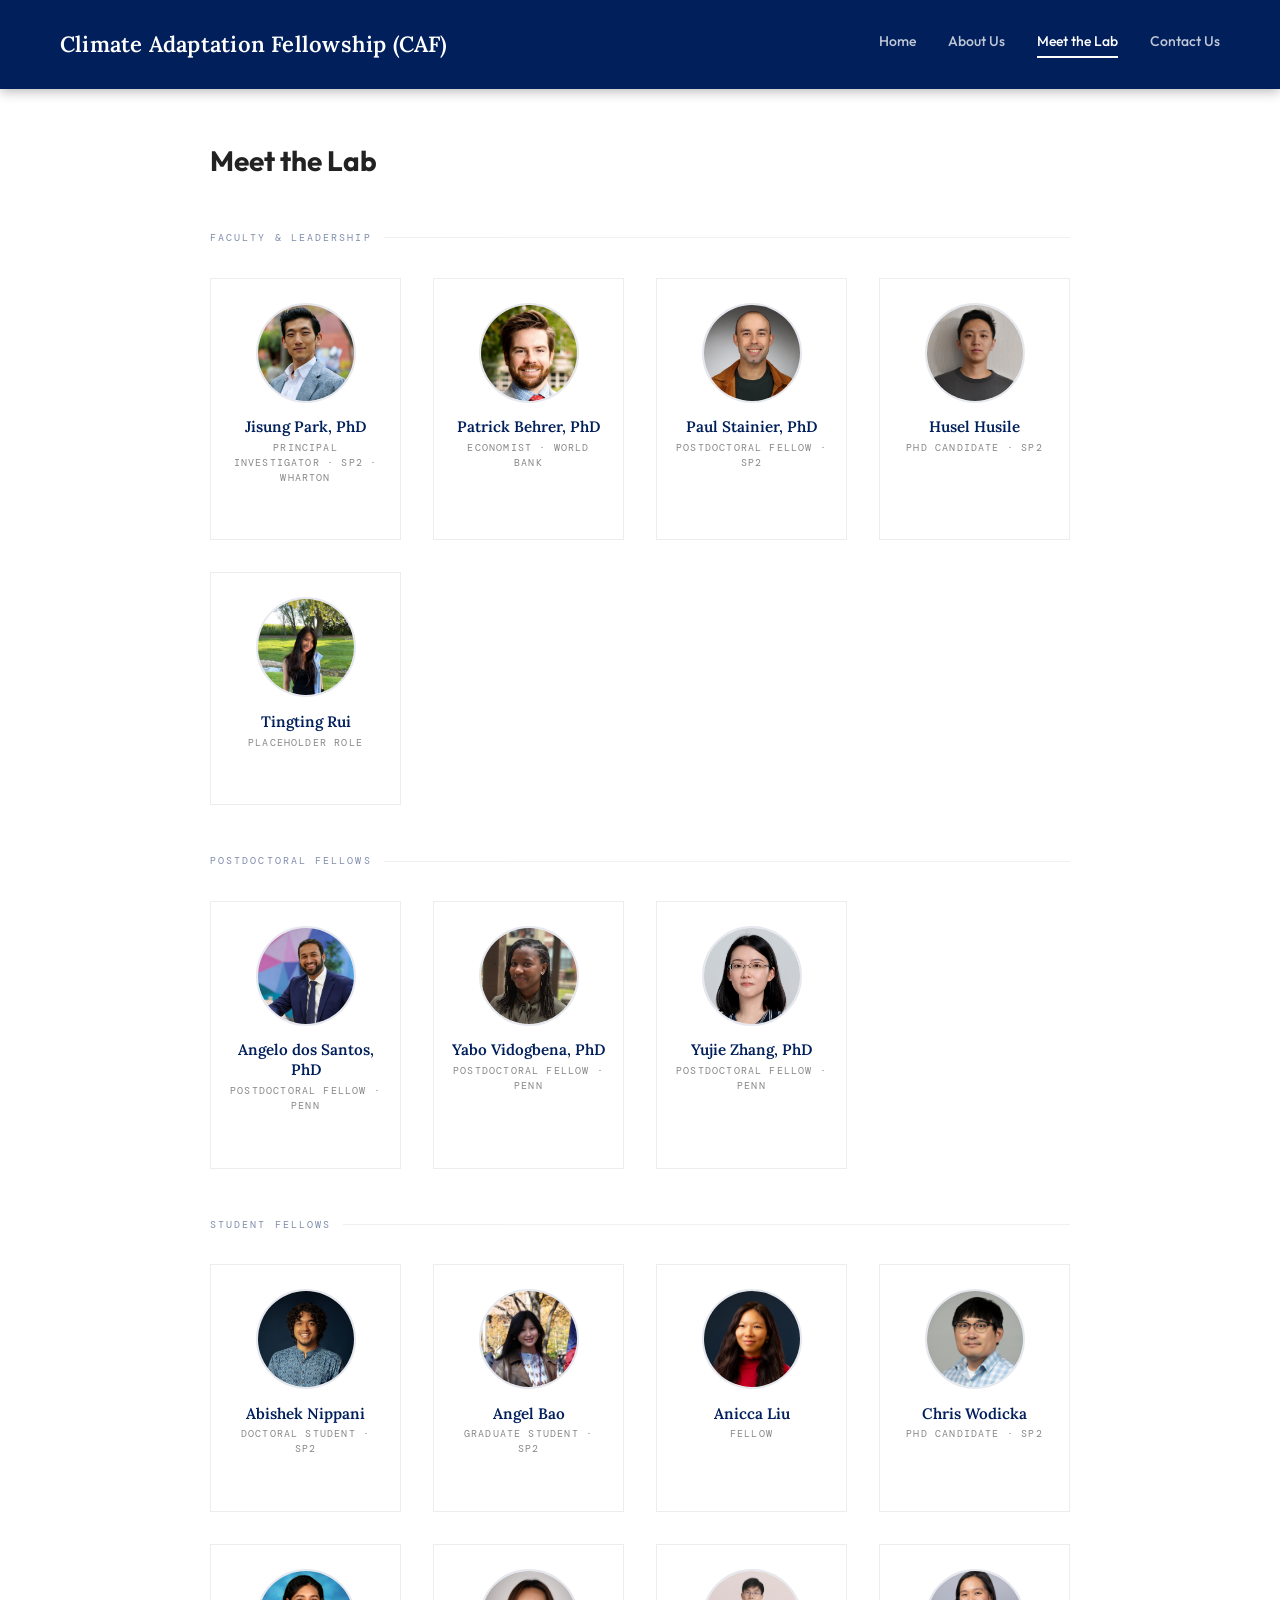
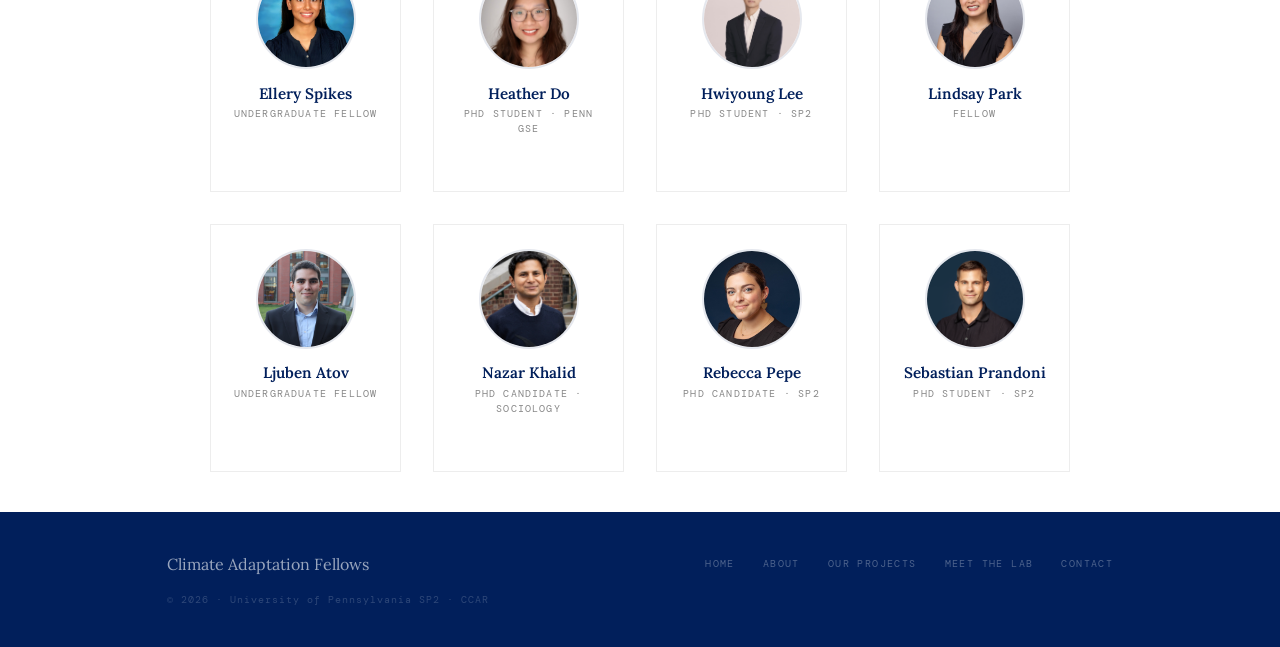
==== index.html @ 7b69079e "Update index.html" ====
<!DOCTYPE html>
<html lang="en">
<head>
  <meta charset="UTF-8" />
  <meta name="viewport" content="width=device-width, initial-scale=1.0" />
  <title>Meet the Lab</title>
  <link rel="preconnect" href="https://fonts.googleapis.com">
  <link rel="preconnect" href="https://fonts.gstatic.com" crossorigin>
  <link href="https://fonts.googleapis.com/css2?family=Lora:ital,wght@0,400;0,600;1,400&family=Outfit:wght@300;400;500&family=DM+Mono:wght@400;500&display=swap" rel="stylesheet">
  <link rel="stylesheet" href="assets/css/style.css" />

  <style>
    .team-grid {
      display: grid;
      grid-template-columns: repeat(4, 1fr);
      gap: 2rem;
      margin-top: 2rem;
    }
    .team-card {
      cursor: pointer;
      text-align: center;
      padding: 1.5rem 1rem;
      border: 1px solid rgba(0,0,0,0.07);
      background: #fff;
      transition: box-shadow 0.25s, transform 0.25s;
      position: relative;
    }
    .team-card:hover {
      box-shadow: 0 6px 24px rgba(1,31,91,0.1);
      transform: translateY(-3px);
    }
    .team-card.active {
      border-color: #011F5B;
      box-shadow: 0 6px 24px rgba(1,31,91,0.15);
    }
    .team-card .avatar {
      width: 100px;
      height: 100px;
      border-radius: 50%;
      object-fit: cover;
      margin: 0 auto 0.9rem;
      display: block;
      border: 2px solid rgba(1,31,91,0.1);
      transition: border-color 0.25s;
    }
    .team-card:hover .avatar,
    .team-card.active .avatar {
      border-color: #011F5B;
    }
    .team-card .card-name {
      font-family: 'Lora', serif;
      font-size: 0.95rem;
      font-weight: 600;
      color: #011F5B;
      margin-bottom: 0.25rem;
      line-height: 1.3;
    }
    .team-card .card-role {
      font-family: 'DM Mono', monospace;
      font-size: 0.62rem;
      letter-spacing: 0.12em;
      text-transform: uppercase;
      color: #888;
    }
    .card-arrow {
      display: inline-block;
      margin-top: 0.75rem;
      font-size: 0.7rem;
      color: #011F5B;
      opacity: 0;
      transition: opacity 0.2s;
    }
    .team-card:hover .card-arrow { opacity: 0.5; }
    .team-card.active .card-arrow { opacity: 1; }

    .bio-panel {
      display: none;
      grid-column: 1 / -1;
      background: #f4f7fa;
      border-left: 3px solid #011F5B;
      padding: 2rem 2.5rem;
      animation: slideDown 0.3s ease;
      position: relative;
    }
    .bio-panel.visible { display: block; }
    @keyframes slideDown {
      from { opacity: 0; transform: translateY(-8px); }
      to   { opacity: 1; transform: translateY(0); }
    }
    .bio-panel-inner {
      display: flex;
      gap: 2rem;
      align-items: flex-start;
      max-width: 800px;
    }
    .bio-panel img {
      width: 80px;
      height: 80px;
      border-radius: 50%;
      object-fit: cover;
      flex-shrink: 0;
      border: 2px solid #011F5B;
    }
    .bio-panel-text h3 {
      font-family: 'Lora', serif;
      font-size: 1.2rem;
      font-weight: 600;
      color: #011F5B;
      margin-bottom: 0.3rem;
    }
    .bio-panel-text .bio-role {
      font-family: 'DM Mono', monospace;
      font-size: 0.65rem;
      letter-spacing: 0.14em;
      text-transform: uppercase;
      color: #888;
      margin-bottom: 0.9rem;
    }
    .bio-panel-text p {
      font-size: 14px;
      line-height: 1.75;
      color: #444;
      font-weight: 300;
    }

    .team-section-label {
      font-family: 'DM Mono', monospace;
      font-size: 0.65rem;
      letter-spacing: 0.2em;
      text-transform: uppercase;
      color: #011F5B;
      opacity: 0.5;
      margin: 3rem 0 1rem;
      display: flex;
      align-items: center;
      gap: 0.75rem;
    }
    .team-section-label::after {
      content: '';
      flex: 1;
      height: 1px;
      background: rgba(1,31,91,0.12);
    }

    @media (max-width: 900px) {
      .team-grid { grid-template-columns: repeat(3, 1fr); }
    }
    @media (max-width: 600px) {
      .team-grid { grid-template-columns: repeat(2, 1fr); }
      .container { padding-top: 15px; }
    }
  </style>
</head>

<body>

  <header class="site-header">
    <div class="header-inner">
      <div class="lab-title">Climate Adaptation Fellowship (CAF)</div>
      <nav class="nav">
        <a href="home.html" class="nav-link">Home</a>
        <div class="nav-dropdown">
          <a href="about.html" class="nav-link">About Us</a>
          <div class="dropdown-menu">
            <a href="projects.html" class="dropdown-item">Our Projects</a>
          </div>
        </div>
        <a href="index.html" class="nav-link active">Meet the Lab</a>
        <a href="contact.html" class="nav-link">Contact Us</a>
      </nav>
    </div>
  </header>

  <main class="container">
    <h1 class="page-title">Meet the Lab</h1>

    <!-- ── FACULTY & LEADERSHIP ── -->
    <div class="team-section-label">Faculty &amp; Leadership</div>
    <div class="team-grid" id="grid-faculty">

      <div class="team-card" data-name="Jisung Park" data-role="Principal Investigator · SP2 · Wharton" data-img="assets/images/JisungParkHeadshot-02.jpg" data-bio="R. Jisung Park is an environmental and labor economist at Penn SP2 and Wharton studying how environmental factors shape economic opportunity. His research combines large-scale data and quasi-experimental methods to understand the implications of environmental change for human flourishing, and how effective policy responses may be designed. His work spans heat and learning, extreme heat and labor market inequality, natural disasters and human capital, and worker and firm adaptation to climate change. His research has been published in leading journals including the American Economic Journal: Economic Policy, Journal of Human Resources, and Nature Human Behavior, and has been widely covered in the New York Times, Wall Street Journal, and the BBC, among others. He has also advised policymakers through Congressional testimony and briefings for the UN, World Bank, and multiple U.S. federal agencies. He holds a PhD in Economics from Harvard, where he was an NSF Fellow, and master's degrees from Oxford, where he was a Rhodes Scholar.">
        <img src="assets/images/JisungParkHeadshot-02.jpg" alt="Jisung Park" class="avatar" style="object-position: center 20%;"/>
        <div class="card-name">Jisung Park, PhD</div>
        <div class="card-role">Principal Investigator · SP2 · Wharton</div>
        <div class="card-arrow">▼</div>
      </div>

      <div class="team-card" data-name="Patrick Behrer" data-role="Economist · World Bank" data-img="assets/images/Behrer.jpg" data-bio="Patrick Behrer is an Economist in the Development Economics Research Group at The World Bank. His research focuses on the economic causes and consequences of air pollution and climate change around the world. He has a particular focus on how to encourage adaptation to climate change and air pollution exposure. He holds a PhD in Public Policy from Harvard University. Prior to joining The World Bank he was a post doc at Stanford's Center on Food Security and the Environment and a Fulbright Fellow in New Zealand.">
        <img src="assets/images/Behrer.jpg" alt="Patrick Behrer" class="avatar" />
        <div class="card-name">Patrick Behrer, PhD</div>
        <div class="card-role">Economist · World Bank</div>
        <div class="card-arrow">▼</div>
      </div>

      <div class="team-card" data-name="Paul Stainier" data-role="Postdoctoral Fellow · SP2" data-img="assets/images/Paul Stainier.jpg" data-bio="Paul Stainier is an applied microeconomist and Postdoctoral Fellow in the School of Social Policy and Practice at the University of Pennsylvania. His research covers topics in environmental and labor economics, including the welfare costs of extreme weather events, the barriers to climate adaptation, and the determinants of worker compensation. He holds a PhD in Environment and Sustainability from the University of California, Los Angeles.">
        <img src="assets/images/Paul Stainier.jpg" alt="Paul Stainier" class="avatar" />
        <div class="card-name">Paul Stainier, PhD</div>
        <div class="card-role">Postdoctoral Fellow · SP2</div>
        <div class="card-arrow">▼</div>
      </div>

      <div class="team-card" data-name="Husel Husile" data-role="PhD Candidate · SP2" data-img="assets/images/Husel Husile.jpg" data-bio="Husel is a PhD candidate at the University of Pennsylvania School of Social Policy & Practice. His research focuses on climate adaptation and social resilience in the Global South. He studies how environmental shocks influence social cohesion and social welfare by using large scale panel data, demographic surveys, and satellite-based climate indicators.">
        <img src="assets/images/Husel Husile.jpg" alt="Husel Husile" class="avatar" style="object-position: center 35%;" />
        <div class="card-name">Husel Husile</div>
        <div class="card-role">PhD Candidate · SP2</div>
        <div class="card-arrow">▼</div>
      </div>

      <div class="team-card" data-name="Tingting Rui" data-role="PhD Candidate · Sociology · Human Development" data-img="assets/images/Tingting.jpg" data-bio="Tingting Rui is a joint PhD student in Sociology and Human Development. Her research broadly examines child and adolescent development in the global South. Tingting's work is situated within two major, overlapping crises: climate change and rising mental health challenges among youth. She is currently working on two climate-related projects: (1) climate adaptation in early childhood among Chinese families, and (2) climate hazards and adolescent mental health in rural Malawi.">
        <img src="assets/images/Tingting.jpg" alt="Tingting Rui" class="avatar" />
        <div class="card-name">Tingting Rui</div>
        <div class="card-role">Placeholder Role</div>
        <div class="card-arrow">▼</div>
      </div>

    </div>

    <!-- ── POSTDOCTORAL FELLOWS ── -->
    <div class="team-section-label">Postdoctoral Fellows</div>
    <div class="team-grid" id="grid-postdoc">

      <div class="team-card" data-name="Angelo dos Santos" data-role="Postdoctoral Fellow · Penn" data-img="assets/images/Angelo.jpg" data-bio="I am a Postdoctoral Fellow at the University of Pennsylvania and Scientific Production Coordinator for the DZC project. I am an applied microeconomist working on development and environmental economics. I received my PhD from the University of Houston. My research addresses critical issues such as deforestation and air pollution, aiming to develop effective policies to mitigate these challenges. I am a nature enthusiast and soccer lover.">
        <img src="assets/images/Angelo.jpg" alt="Angelo dos Santos" class="avatar" />
        <div class="card-name">Angelo dos Santos, PhD</div>
        <div class="card-role">Postdoctoral Fellow · Penn</div>
        <div class="card-arrow">▼</div>
      </div>

      <div class="team-card" data-name="Yabo Vidogbena" data-role="Postdoctoral Fellow · Penn" data-img="assets/images/Yabo.JPG" data-bio="Yabo is a development economist interested in human capital formation and structural change in developing countries. In her recent research she investigated how climate change affects human capital formation, specifically how heat impacts the learning and executive functioning of children, and the role of trade in structural change in Sub Saharan African countries. She is a Postdoctoral Fellow at the Population Studies Center and an instructor at the Economics department of the University of Pennsylvania. She obtained her Ph.D. in Economics from the University of Houston in May 2025.">
        <img src="assets/images/Yabo.JPG" alt="Yabo Vidogbena" class="avatar" />
        <div class="card-name">Yabo Vidogbena, PhD</div>
        <div class="card-role">Postdoctoral Fellow · Penn</div>
        <div class="card-arrow">▼</div>
      </div>

      <div class="team-card" data-name="Yujie Zhang" data-role="Postdoctoral Fellow · Penn" data-img="assets/images/Yujie.jpg" data-bio="Yujie Zhang is a Postdoctoral Research Fellow at the Population Studies Center at the University of Pennsylvania. She received her Ph.D. in Economics from the University of Houston in summer 2025. Her research interests lie in the fields of Development Economics, using Applied Microeconomics to explore the intersections between climate change, human capital, and social inequality through transnational comparative studies and large-scale data analysis. Her recent paper investigates the long-term effects of natural disasters on education, health, and labor outcomes, highlighting disparities by gender and socio-economic status.">
        <img src="assets/images/Yujie.jpg" alt="Yujie Zhang" class="avatar" />
        <div class="card-name">Yujie Zhang, PhD</div>
        <div class="card-role">Postdoctoral Fellow · Penn</div>
        <div class="card-arrow">▼</div>
      </div>

    </div>

    <!-- ── STUDENT FELLOWS ── -->
    <div class="team-section-label">Student Fellows</div>
    <div class="team-grid" id="grid-students">

      <div class="team-card" data-name="Abishek Nippani" data-role="Doctoral Student · SP2" data-img="assets/images/Abishek.jpg" data-bio="Abishek is a first year doctoral student in the School of Social Policy and Practice. His research interests centre on urban poverty, with a particular focus on its linkage with rapid urbanisation and social disenfranchisement. Prior to joining SP2, he worked for four years as a research associate and coordinator in India on projects related to rural development, urban poverty, stigma, agency, community development and collective action. He holds a Master's in Public Policy from the National Law School of India University and a dual Bachelor's degree in Law and Business Administration from Alliance University.">
        <img src="assets/images/Abishek.jpg" alt="Abishek Nippani" class="avatar" />
        <div class="card-name">Abishek Nippani</div>
        <div class="card-role">Doctoral Student · SP2</div>
        <div class="card-arrow">▼</div>
      </div>

      <div class="team-card" data-name="Angel Bao" data-role="Graduate Student · SP2" data-img="assets/images/Angel.JPG" data-bio="Hi! I am a graduate student in the Master of Social Policy and Data Analytics program at Penn's School of Social Policy and Practice. With experience in sustainability consulting and applied research, I'm interested in climate adaptation and how data informed policy can help communities and institutions navigate environmental risks and strengthen long term resilience.">
        <img src="assets/images/Angel.JPG" alt="Angel Bao" class="avatar" />
        <div class="card-name">Angel Bao</div>
        <div class="card-role">Graduate Student · SP2</div>
        <div class="card-arrow">▼</div>
      </div>

      <div class="team-card" data-name="Anicca Liu" data-role="Fellow" data-img="assets/images/Anicca.jpg" data-bio="">
        <img src="assets/images/Anicca.jpg" alt="Anicca Liu" class="avatar" />
        <div class="card-name">Anicca Liu</div>
        <div class="card-role">Fellow</div>
        <div class="card-arrow">▼</div>
      </div>

      <div class="team-card" data-name="Chris Wodicka" data-role="PhD Candidate · SP2" data-img="assets/images/Chris.jpg" data-bio="Chris Wodicka is a PhD candidate in the School of Social Policy and Practice. His current research interests include exploring questions around policy design and implementation for Medicaid, the Earned Income Tax Credit, and minimum wage. He is also interested in state and local public finance topics more generally, such as K-12 school funding systems.">
        <img src="assets/images/Chris.jpg" alt="Chris Wodicka" class="avatar" />
        <div class="card-name">Chris Wodicka</div>
        <div class="card-role">PhD Candidate · SP2</div>
        <div class="card-arrow">▼</div>
      </div>

      <div class="team-card" data-name="Ellery Spikes" data-role="Undergraduate Fellow" data-img="assets/images/Ellery Spikes.jpg" data-bio="Ellery is an undergraduate majoring in Politics, Policy & Economics with a focus on climate finance and sustainable agricultural systems. A former Kleinman Undergraduate and Climate Week Fellow, she is dedicated to advancing climate literacy through policy and economic frameworks.">
        <img src="assets/images/Ellery Spikes.jpg" alt="Ellery Spikes" class="avatar" />
        <div class="card-name">Ellery Spikes</div>
        <div class="card-role">Undergraduate Fellow</div>
        <div class="card-arrow">▼</div>
      </div>

      <div class="team-card" data-name="Heather Do" data-role="PhD Student · Penn GSE" data-img="assets/images/Heather.jpg" data-bio="Hang (Heather) Do is a Ph.D. student in the Human Development program at Penn GSE. Her main research interest focuses on the long term effects of childhood adversities on human development and protective processes that foster resilience in children and adolescents across global contexts. As a Climate Adaptation Fellow, she is interested in expanding her research to studying the effects of climate crises and natural disasters on child and adolescent development. Heather holds a B.A. in Psychology from Oberlin College and an M.Ed. in Human Development & Education from the Harvard Graduate School of Education.">
        <img src="assets/images/Heather.jpg" alt="Heather Do" class="avatar" />
        <div class="card-name">Heather Do</div>
        <div class="card-role">PhD Student · Penn GSE</div>
        <div class="card-arrow">▼</div>
      </div>

      <div class="team-card" data-name="Hwiyoung Lee" data-role="PhD Student · SP2" data-img="assets/images/Hwiyoung.jpg" data-bio="Hwiyoung Lee is a PhD student at the University of Pennsylvania's School of Social Policy & Practice and an Institute of Education Sciences Fellow. He is interested in how climate change may reshape social life and social engagement of individuals.">
        <img src="assets/images/Hwiyoung.jpg" alt="Hwiyoung Lee" class="avatar" />
        <div class="card-name">Hwiyoung Lee</div>
        <div class="card-role">PhD Student · SP2</div>
        <div class="card-arrow">▼</div>
      </div>

      <div class="team-card" data-name="Lindsay Park" data-role="Fellow" data-img="assets/images/Lindsay Park.jpeg" data-bio="">
        <img src="assets/images/Lindsay Park.jpeg" alt="Lindsay Park" class="avatar" style="object-position: center 10%;" />
        <div class="card-name">Lindsay Park</div>
        <div class="card-role">Fellow</div>
        <div class="card-arrow">▼</div>
      </div>

      <div class="team-card" data-name="Ljuben Atov" data-role="Undergraduate Fellow" data-img="assets/images/Ljuben.JPG" data-bio="Hi! My name is Ljuben, and I am a senior from Skopje, North Macedonia. I am interested in learning about the effects of air pollution on children's development, different adaptation strategies countries put in place, and climate change outcomes in low income countries.">
        <img src="assets/images/Ljuben.JPG" alt="Ljuben Atov" class="avatar" />
        <div class="card-name">Ljuben Atov</div>
        <div class="card-role">Undergraduate Fellow</div>
        <div class="card-arrow">▼</div>
      </div>

      <div class="team-card" data-name="Nazar Khalid" data-role="PhD Candidate · Sociology" data-img="assets/images/Nazar Khalid.JPG" data-bio="Nazar is a Ph.D. candidate in Demography and Sociology at the University of Pennsylvania. His research examines how climatic shocks and large-scale development policies interact with entrenched hierarchies of caste, class, religion, and gender to shape children's education and health in rural India and South Asia. He uses demographic methods, geospatial analysis, and survey-satellite data linkage alongside qualitative fieldwork in flood- and heat-affected communities. He was awarded the Penn Presidential Fellowship (2021–2024) and the Judith Rodin Fellowship (2020–2021). His work has been published in RSF, Economics of Education Review, World Development, and other journals.">
        <img src="assets/images/Nazar Khalid.JPG" alt="Nazar Khalid" class="avatar" style="object-position: center 45%;" />
        <div class="card-name">Nazar Khalid</div>
        <div class="card-role">PhD Candidate · Sociology</div>
        <div class="card-arrow">▼</div>
      </div>

      <div class="team-card" data-name="Rebecca Pepe" data-role="PhD Candidate · SP2" data-img="assets/images/Rebecca.jpg" data-bio="Rebecca is a PhD Candidate in the School of Social Policy and Practice. Her research explores how housing insecurity and the food water energy nexus shape health and well being. As a Climate Adaptation Fellow, Rebecca examines the impact of extreme weather events and the role of forecasting on mitigation efforts among incarcerated populations. Her dissertation focuses on the health effects of water utility disconnections and how to reduce administrative burdens to increase access to water affordability programs. She holds an MPH from the Yale School of Public Health, and a BA in Psychology and BS in Biological Anthropology from the State University of New York at Binghamton.">
        <img src="assets/images/Rebecca.jpg" alt="Rebecca Pepe" class="avatar" />
        <div class="card-name">Rebecca Pepe</div>
        <div class="card-role">PhD Candidate · SP2</div>
        <div class="card-arrow">▼</div>
      </div>

      <div class="team-card" data-name="Sebastian Prandoni" data-role="PhD Student · SP2" data-img="assets/images/Sebastian.jpeg" data-bio="Originally from Argentina, I am a second-year student in the PhD in Social Welfare and Climate Action Fellows program at the University of Pennsylvania School of Social Policy and Practice. My doctoral advisor is Dr. Amy Castro, co-director of the Center for Guaranteed Income Research, where I am a research assistant. Grounded in political ecology, my research examines the uneven geographies of global energy transitions and extractive processes across space and time.">
        <img src="assets/images/Sebastian.jpeg" alt="Sebastian Prandoni" class="avatar" />
        <div class="card-name">Sebastian Prandoni</div>
        <div class="card-role">PhD Student · SP2</div>
        <div class="card-arrow">▼</div>
      </div>

    </div>

    <!-- hidden bio panel -->
    <div class="bio-panel" id="bio-panel">
      <div class="bio-panel-inner">
        <img id="bio-img" src="" alt="" />
        <div class="bio-panel-text">
          <h3 id="bio-name"></h3>
          <div class="bio-role" id="bio-role"></div>
          <p id="bio-text"></p>
        </div>
      </div>
    </div>

  </main>

  <script>
    const panel = document.getElementById('bio-panel');
    const bioImg = document.getElementById('bio-img');
    const bioName = document.getElementById('bio-name');
    const bioRole = document.getElementById('bio-role');
    const bioText = document.getElementById('bio-text');

    let activeCard = null;

    document.querySelectorAll('.team-card').forEach(card => {
      card.addEventListener('click', () => {
        const grid = card.closest('.team-grid');

        if (activeCard === card) {
          closePanel();
          return;
        }

        bioImg.src = card.dataset.img;
        bioImg.alt = card.dataset.name;
        bioImg.style.objectPosition = card.dataset.name === 'Lindsay Park' ? 'center 10%'
          : card.dataset.name === 'Husel Husile' ? 'center 45%'
          : card.dataset.name === 'Nazar Khalid' ? 'center 45%'
          : 'center center';
        bioName.textContent = card.dataset.name;
        bioRole.textContent = card.dataset.role;
        bioText.textContent = card.dataset.bio || 'Bio coming soon.';

        const cards = [...grid.querySelectorAll('.team-card')];
        const cols = getComputedColumns(grid);
        const idx = cards.indexOf(card);
        const rowEnd = Math.min(Math.ceil((idx + 1) / cols) * cols, cards.length);
        const afterCard = cards[rowEnd - 1];

        if (afterCard && afterCard.nextSibling) {
          grid.insertBefore(panel, afterCard.nextSibling);
        } else {
          grid.appendChild(panel);
        }

        panel.classList.add('visible');
        if (activeCard) activeCard.classList.remove('active');
        card.classList.add('active');
        activeCard = card;

        setTimeout(() => panel.scrollIntoView({ behavior: 'smooth', block: 'nearest' }), 50);
      });
    });

    function closePanel() {
      panel.classList.remove('visible');
      if (activeCard) activeCard.classList.remove('active');
      activeCard = null;
    }

    function getComputedColumns(grid) {
      const style = window.getComputedStyle(grid);
      return style.gridTemplateColumns.split(' ').length;
    }
  </script>

  <footer class="site-footer">
    <div class="footer-inner">
      <div class="footer-brand">Climate Adaptation Fellows</div>
      <div class="footer-links">
        <a href="home.html">Home</a>
        <a href="about.html">About</a>
        <a href="projects.html">Our Projects</a>
        <a href="index.html">Meet the Lab</a>
        <a href="contact.html">Contact</a>
      </div>
      <div class="footer-copy">© 2026 · University of Pennsylvania SP2 · CCAR</div>
    </div>
  </footer>
</body>
</html>
---- assets/css/style.css ----
/* =========================
   RESET
========================= */
* {
  margin: 0;
  padding: 0;
  box-sizing: border-box;
}

/* =========================
   BASE STYLES
========================= */
body {
  font-family: Arial, Helvetica, sans-serif;
  color: #222;
  background-color: #ffffff;
  line-height: 1.5;
}

/* =========================
   HEADER (NAVY THEME — CLICK SAFE)
========================= */
.site-header {
  padding: 0; /* 确保没有额外压缩 */
}

.header-inner {
  padding: 20px 20px; /* 上下更多空间，左右也更宽 */
}

/* Lab title */
.lab-title {
  font-size: 26px !important; /* 字也大一点 */
}

/* Navigation bar */
.nav {
  display: flex;
  gap: 36px;

  /* 🔑 RE-ENABLE CLICKS */
  pointer-events: auto;
}

.nav-link {
  text-decoration: none;
  font-size: 14px;
  font-weight: 600;
  color: #ffffff;
  padding-bottom: 8px;
  border-bottom: 3px solid transparent;

  /* 🔑 ENSURE CLICKABLE */
  pointer-events: auto;
  cursor: pointer;
}

/* Hover effect */
.nav-link:hover {
  opacity: 0.85;
}

/* Active tab */
.nav-link.active {
  border-bottom: 3px solid #ffffff;
}

/* =========================
   PAGE LAYOUT
========================= */
.container {
  max-width: 900px;
  margin: 60px auto 40px auto;
  padding: 0 20px;
}

.page-title {
  font-size: 28px;
  font-weight: 700;
  margin-bottom: 40px;
}

/* =========================
   PEOPLE LIST
========================= */
.people-list {
  width: 100%;
}

.person {
  display: flex;
  align-items: flex-start;
  gap: 20px;
  padding: 20px 0;
}

/* Circular profile image */
.avatar {
  width: 90px;
  height: 90px;
  border-radius: 50%;
  object-fit: cover;
}

/* Text content */
.person-info {
  flex: 1;
}

.name {
  font-size: 18px;
  font-weight: 600;
  color: #0056b3;
  margin-bottom: 6px;
}

.bio {
  font-size: 14px;
  color: #333;
  max-width: 600px;
}

/* Divider */
hr {
  border: none;
  border-top: 1px solid #e0e0e0;
}

/* =========================
   RESPONSIVE
========================= */
@media (max-width: 600px) {
  .nav {
    flex-wrap: wrap;
    gap: 20px;
  }

  .person {
    flex-direction: column;
    align-items: center;
    text-align: center;
  }

  .avatar {
    margin-bottom: 10px;
  }

  .bio {
    max-width: 100%;
  }
}


/* =========================
   HERO / COVER IMAGE
========================= */
.hero {
  height: 70vh;
  min-height: 480px;
  margin-top: 88px; /* 跟着 header 高度调整 */
}
.hero-image {
  width: 100%;
  height: 100%;
  object-fit: cover;
}

/* Overlay text */
.hero-text {
  position: absolute;
  top: 50%;
  left: 50%;
  transform: translate(-50%, -50%);
  text-align: center;
  color: #ffffff;
  max-width: 800px;
  padding: 0 20px;
}

.hero-text h1 {
  font-size: clamp(2rem, 4vw, 3.2rem);
  font-weight: 700;
  margin-bottom: 12px;
}

.hero-text p {
  font-size: 1.05rem;
  line-height: 1.4;
}

/* Responsive */
@media (max-width: 600px) {
  .hero {
    height: 300px;
  }

  .hero-text h1 {
    font-size: 28px;
  }

  .hero-text p {
    font-size: 16px;
  }
}
/* ============================================================
   HOME PAGE ADDITIONS — paste at the bottom of style.css
   ============================================================ */

body {
  font-family: 'Outfit', Arial, sans-serif;
}

/* ── HEADER: keep navy, make taller and more prominent ── */
.site-header {
  position: fixed;
  top: 0; left: 0;
  width: 100%;
  z-index: 100;
  background-color: #011F5B;
  pointer-events: none;
  box-shadow: 0 2px 12px rgba(0,0,0,0.3);
}

.header-inner {
  max-width: 100%; 
  margin: 0 auto;
  padding: 28px 60px; 
  display: flex;
  align-items: center;
  justify-content: space-between;
  flex-direction: row;
}



.lab-title {
  font-family: 'Lora', Georgia, serif !important;
  font-size: 22px !important;
  font-weight: 600 !important;
  color: #ffffff !important;
  margin-bottom: 0 !important;
  letter-spacing: 0.01em;
}

.nav {
  pointer-events: auto;
  gap: 32px !important;
}

.nav-link {
  color: rgba(255,255,255,0.75) !important;
  font-size: 14px !important;
  font-weight: 500 !important;
  border-bottom: 2px solid transparent !important;
  padding-bottom: 4px !important;
  transition: color 0.2s, border-color 0.2s !important;
  pointer-events: auto;
  cursor: pointer;
}
.nav-link:hover {
  color: #ffffff !important;
  opacity: 1 !important;
}
.nav-link.active {
  color: #ffffff !important;
  border-bottom-color: #ffffff !important;
}

/* ── HERO SLIDESHOW ── */
.hero {
  position: relative;
  height: 70vh;
  min-height: 480px;
  margin-top: 84px; /* 这个把hero往下推，不影响背景色 */
  padding-top: 0;
  overflow: hidden;
}

/* slides: stacked, crossfade */
.slideshow {
  position: absolute;
  inset: 0;
}

.slide {
  position: absolute;
  inset: 0;
  background-size: cover;
  background-position: center;
  opacity: 0;
  transition: opacity 1.2s ease-in-out;
  filter: brightness(0.50) saturate(0.65);
}

.slide.active {
  opacity: 1;
}

/* dark gradient overlay */
.hero-overlay {
  position: absolute;
  inset: 0;
  background: linear-gradient(to top,
    rgba(5, 18, 8, 0.88) 0%,
    rgba(5, 18, 8, 0.30) 50%,
    transparent 100%
  );
  z-index: 1;
}

/* text: bottom-left */
.hero-text {
  position: absolute;
  top: auto;
  bottom: 12%;
  left: 6%;
  right: auto;
  transform: none;
  text-align: left;
  max-width: 680px;
  z-index: 2;
}

.hero-eyebrow {
  display: block;
  font-family: 'DM Mono', monospace;
  font-size: 11px;
  letter-spacing: 0.2em;
  text-transform: uppercase;
  color: rgba(255,255,255,0.5);
  margin-bottom: 10px;
  animation: fadeUp 0.7s ease 0.2s both;
}

.hero-text h1 {
  font-family: 'Lora', Georgia, serif;
  font-size: clamp(1.6rem, 3.5vw, 2.6rem);
  font-weight: 400;
  line-height: 1.15;
  color: #fff;
  margin-bottom: 10px;
  animation: fadeUp 0.8s ease 0.4s both;
}
.hero-text h1 em {
  font-style: italic;
  color: #93c47d;
}

.hero-text p {
  font-size: 0.9rem;
  font-weight: 300;
  line-height: 1.6;
  color: rgba(255,255,255,0.68);
  margin-bottom: 18px;
  animation: fadeUp 0.8s ease 0.6s both;
}

.hero-actions {
  display: flex;
  gap: 10px;
  flex-wrap: wrap;
  animation: fadeUp 0.8s ease 0.8s both;
}

.hero-btn {
  display: inline-flex;
  align-items: center;
  text-decoration: none;
  font-size: 13px;
  font-weight: 500;
  letter-spacing: 0.05em;
  padding: 9px 18px;
  transition: transform 0.2s, background 0.2s, color 0.2s;
}
.hero-btn:hover { transform: translateY(-2px); }

.hero-btn--light   { background: #fff; color: #0b2a4a; }
.hero-btn--light:hover { background: #e8ecf5; }

.hero-btn--outline { border: 1px solid rgba(255,255,255,0.45); color: #fff; }
.hero-btn--outline:hover { border-color: #fff; background: rgba(255,255,255,0.1); }

.hero-btn--dark { background: #011F5B; color: #fff; }
.hero-btn--dark:hover { background: #0d3860; }

/* slideshow dots */
.slide-dots {
  position: absolute;
  bottom: 12px;
  right: 20px;
  z-index: 3;
  display: flex;
  gap: 6px;
}

.dot {
  width: 7px;
  height: 7px;
  border-radius: 50%;
  background: rgba(255,255,255,0.35);
  cursor: pointer;
  transition: background 0.3s;
}
.dot.active { background: #ffffff; }

@keyframes fadeUp {
  from { opacity: 0; transform: translateY(18px); }
  to   { opacity: 1; transform: translateY(0); }
}

/* ── INTRO STRIP ── */
.intro-strip {
  background: #011F5B;
  padding: 3rem 6%;
  display: grid;
  grid-template-columns: 160px 1fr;
  gap: 3rem;
  align-items: center;
}
.intro-strip-label {
  font-family: 'DM Mono', monospace;
  font-size: 11px;
  letter-spacing: 0.2em;
  text-transform: uppercase;
  color: #7abbe0;
}
.intro-strip-text {
  font-size: 1.1rem;
  line-height: 1.75;
  font-weight: 300;
  color: rgba(255,255,255,0.75);
}
.intro-strip-text strong { font-weight: 500; color: #fff; }

/* ── SHARED SECTION ── */
.home-section { padding: 6rem 0; }
.home-section-inner { max-width: 1100px; margin: 0 auto; padding: 0 6%; }

.home-section-header {
  display: flex;
  justify-content: space-between;
  align-items: flex-end;
  margin-bottom: 2.75rem;
}

.home-tag {
  font-family: 'DM Mono', monospace;
  font-size: 11px;
  letter-spacing: 0.2em;
  text-transform: uppercase;
  color: #011F5B;
  display: flex;
  align-items: center;
  gap: 8px;
  margin-bottom: 8px;
  opacity: 0.6;
}
.home-tag::before {
  content: '';
  display: inline-block;
  width: 18px; height: 1px;
  background: currentColor;
   color: #011F5B;
}

.home-title {
  font-family: 'Lora', Georgia, serif;
  font-size: clamp(1.9rem, 3vw, 2.8rem);
  font-weight: 400;
  color: #011F5B;
  line-height: 1.2;
}

.home-section-link {
  font-size: 13px;
  color: #0b2a4a;
  text-decoration: none;
  border-bottom: 1px solid rgba(11,42,74,0.35);
  padding-bottom: 2px;
  transition: color 0.2s, border-color 0.2s;
}
.home-section-link:hover { opacity: 0.7; }

/* ── VALUES ── */
.values-section { background: #ffffff; }

.values-grid {
  display: grid;
  grid-template-columns: repeat(4, 1fr);
  gap: 1px;
  background: rgba(0,0,0,0.09);
}

.value-card {
  background: #fff;
  padding: 2.25rem 1.75rem;
  position: relative;
  transition: background 0.3s;
}
.value-card:hover { background: #f0f4f8; }
.value-card::after {
  content: '';
  position: absolute;
  bottom: 0; left: 0; right: 0;
  height: 2px;
  background: #990000;
  transform: scaleX(0);
  transform-origin: left;
  transition: transform 0.4s ease;
}
.value-card:hover::after { transform: scaleX(1); }

.value-num {
  font-family: 'Lora', serif;
  font-size: 3rem;
  font-weight: 400;
  color: rgba(11,42,74,0.08);
  line-height: 1;
  margin-bottom: 0.9rem;
}
.value-name {
  font-size: 1rem;
  font-weight: 600;
  color: #0b2a4a;
  margin-bottom: 0.5rem;
}
.value-desc {
  font-size: 15px;
  line-height: 1.75;
  color: #555;
  font-weight: 300;
}

/* ── PROJECTS ── */
.projects-section { background: #f4f7fa; }

.projects-grid {
  display: grid;
  grid-template-columns: repeat(3, 1fr);
  gap: 1px;
  background: rgba(0,0,0,0.09);
}

.project-card {
  background: #f4f7fa;
  padding: 2.25rem;
  position: relative;
  transition: background 0.3s;
}
.project-card:hover { background: #fff; }
.project-card::before {
  content: '';
  position: absolute;
  top: 0; left: 0; right: 0;
  height: 2px;
  background: #990000;
  transform: scaleX(0);
  transform-origin: left;
  transition: transform 0.4s ease;
}
.project-card:hover::before { transform: scaleX(1); }

.project-region {
  font-family: 'DM Mono', monospace;
  font-size: 11px;
  letter-spacing: 0.16em;
  text-transform: uppercase;
  color: #0b2a4a;
  opacity: 0.6;
  margin-bottom: 0.85rem;
}
.project-title {
  font-family: 'Lora', serif;
  font-size: 1.15rem;
  font-weight: 400;
  line-height: 1.35;
  color: #011F5B;
  margin-bottom: 0.85rem;
}
.project-desc {
  font-size: 15px;
  line-height: 1.75;
  color: #555;
  font-weight: 300;
  margin-bottom: 1.25rem;
}
.project-tags { display: flex; flex-wrap: wrap; gap: 6px; }
.proj-tag {
  font-family: 'DM Mono', monospace;
  font-size: 10px;
  letter-spacing: 0.1em;
  text-transform: uppercase;
  padding: 4px 8px;
  border: 1px solid rgba(11,42,74,0.2);
  color: #0b2a4a;
  opacity: 0.7;
}

/* ── LATEST ── */
.latest-section { background: #0b2a4a; }
.latest-tag   { color: rgba(255,255,255,0.5) !important; opacity: 1 !important; }
.latest-title { color: #ffffff !important; }
.latest-link  { color: rgba(255,255,255,0.6) !important; border-color: rgba(255,255,255,0.2) !important; }
.latest-link:hover { color: #fff !important; border-color: #fff !important; }

.latest-grid {
  display: grid;
  grid-template-columns: 1.4fr 1fr;
  gap: 3.5rem;
}

.latest-featured { border-top: 1px solid rgba(255,255,255,0.12); padding-top: 2rem; }

.latest-date {
  font-family: 'DM Mono', monospace;
  font-size: 10px;
  letter-spacing: 0.16em;
  text-transform: uppercase;
  color: rgba(255,255,255,0.45);
  margin-bottom: 0.75rem;
}
.latest-featured-title {
  font-family: 'Lora', serif;
  font-size: 1.5rem;
  font-weight: 400;
  line-height: 1.3;
  color: #fff;
  margin-bottom: 1rem;
}
.latest-featured-body {
  font-size: 15px;
  line-height: 1.7;
  color: rgba(255,255,255,0.6);
  font-weight: 300;
  margin-bottom: 1.5rem;
}
.latest-read-more {
  font-size: 13px;
  color: rgba(255,255,255,0.6);
  text-decoration: none;
  border-bottom: 1px solid rgba(255,255,255,0.25);
  padding-bottom: 2px;
  transition: color 0.2s;
}
.latest-read-more:hover { color: #fff; }

.latest-items { display: flex; flex-direction: column; }
.latest-item {
  padding: 1.25rem 0;
  border-bottom: 1px solid rgba(255,255,255,0.08);
  transition: padding-left 0.3s;
  cursor: default;
}
.latest-item:first-child { border-top: 1px solid rgba(255,255,255,0.08); }
.latest-item:hover { padding-left: 8px; }
.latest-item-title {
  font-size: 15px;
  color: rgba(255,255,255,0.72);
  line-height: 1.45;
}

/* ── CTA ── */
.cta-section { background: #f4f7fa; text-align: center; }
.cta-inner { max-width: 520px; }
.cta-title { font-size: clamp(1.8rem, 3vw, 2.4rem) !important; margin-bottom: 1rem; }
.cta-sub {
  font-size: 1rem;
  line-height: 1.7;
  color: #555;
  font-weight: 300;
  margin-bottom: 2rem;
}

/* ── FOOTER ── */
.site-footer { background: #011F5B; padding: 2.5rem 0; }
.footer-inner {
  max-width: 1100px;
  margin: 0 auto;
  padding: 0 6%;
  display: flex;
  justify-content: space-between;
  align-items: center;
  flex-wrap: wrap;
  gap: 1rem;
}
.footer-brand {
  font-family: 'Lora', serif;
  font-size: 1rem;
  color: rgba(255,255,255,0.6);
}
.footer-links { display: flex; gap: 1.75rem; }
.footer-links a {
  font-family: 'DM Mono', monospace;
  font-size: 10px;
  letter-spacing: 0.14em;
  text-transform: uppercase;
  color: rgba(255,255,255,0.3);
  text-decoration: none;
  transition: color 0.2s;
}
.footer-links a:hover { color: rgba(255,255,255,0.7); }
.footer-copy {
  font-family: 'DM Mono', monospace;
  font-size: 10px;
  letter-spacing: 0.1em;
  color: rgba(255,255,255,0.18);
}

/* ── SCROLL REVEAL ── */
.reveal {
  opacity: 0;
  transform: translateY(26px);
  transition: opacity 0.65s ease, transform 0.65s ease;
}
.reveal.visible {
  opacity: 1;
  transform: translateY(0);
}

/* ── RESPONSIVE ── */
@media (max-width: 900px) {
  .values-grid   { grid-template-columns: 1fr 1fr; }
  .projects-grid { grid-template-columns: 1fr; }
  .latest-grid   { grid-template-columns: 1fr; }
  .intro-strip   { grid-template-columns: 1fr; gap: 1rem; }
}
@media (max-width: 600px) {
  .values-grid  { grid-template-columns: 1fr; }
  .hero-text    { left: 5%; right: 5%; bottom: 8%; }
  .hero-actions { flex-direction: column; }
}

/* ── PROJECTS PAGE ── */
.project-full {
  padding: 3rem 0;
}

.project-full-header {
  margin-bottom: 1.5rem;
}

.project-full-title {
  font-family: 'Lora', Georgia, serif;
  font-size: 1.6rem;
  font-weight: 400;
  color: #011F5B;
  line-height: 1.3;
  margin: 0.5rem 0 1rem;
}

.project-full-body p {
  font-size: 15px;
  line-height: 1.75;
  color: #444;
  font-weight: 300;
  max-width: 740px;
  margin-bottom: 1rem;
}
.container {
  padding-top: 80px;
}

/* ── DROPDOWN ── */
.nav-dropdown {
  position: relative;
  display: flex;
  align-items: center;
  height: 100%; /* 加这行 */
}

.dropdown-menu {
  display: none;
  position: absolute;
  top: 100%;
  left: 0;
  background: #011F5B;
  min-width: 160px;
  padding: 8px 0;
  z-index: 200;
  border-top: none;
}

.nav-dropdown:hover .dropdown-menu {
  display: block;
}

.dropdown-item {
  display: block;
  padding: 10px 18px;
  font-size: 13px;
  color: rgba(255,255,255,0.8);
  text-decoration: none;
  transition: background 0.2s, color 0.2s;
  white-space: nowrap;
}

.dropdown-item:hover {
  background: rgba(255,255,255,0.1);
  color: #ffffff;
}

@media (max-width: 600px) {
  .hero {
    margin-top: 0;
  }
  body {
    padding-top: 84px;
  }
  .lab-title {
    font-size: 15px !important;
  }
  .nav-link {
    font-size: 12px !important;
  }
  .header-inner {
    padding: 20px 20px !important;
  }
  .values-grid  { grid-template-columns: 1fr; }
  .hero-text    { left: 5%; right: 5%; bottom: 8%; }
  .hero-actions { flex-direction: column; }
}
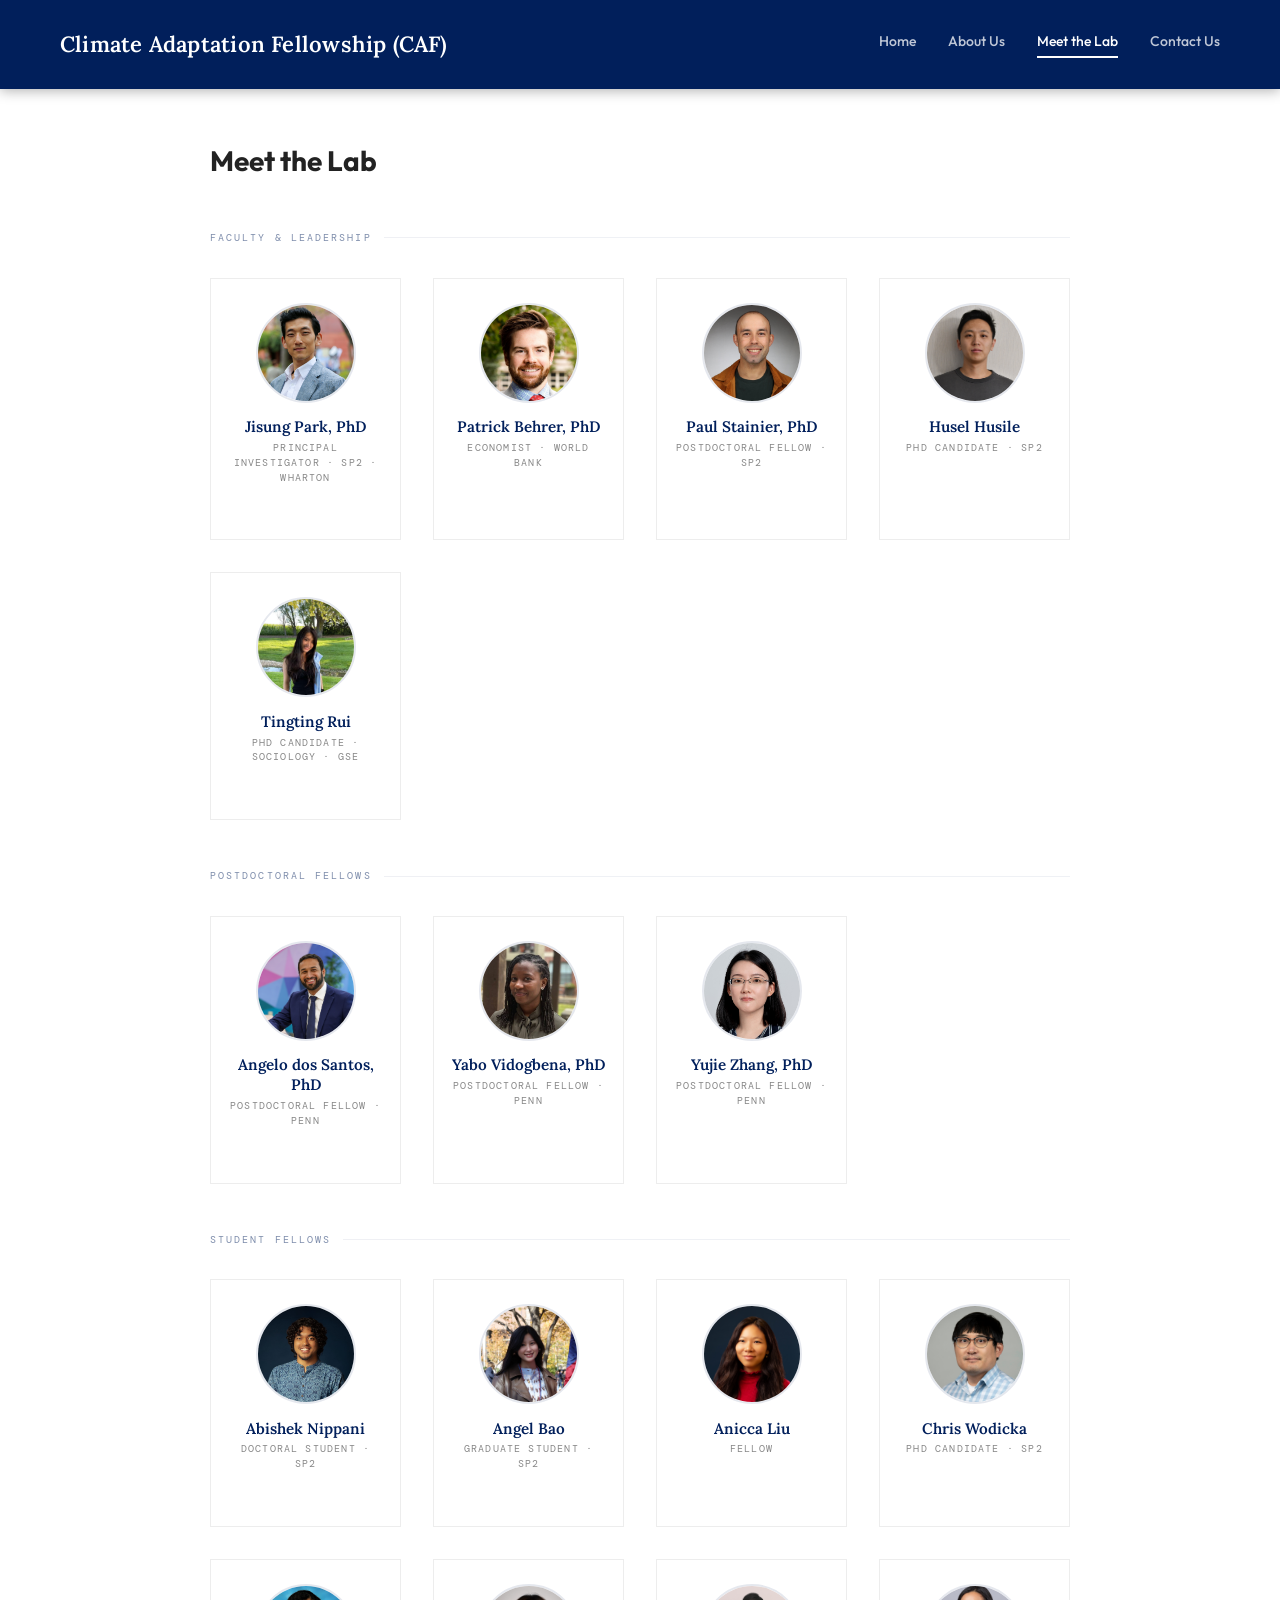
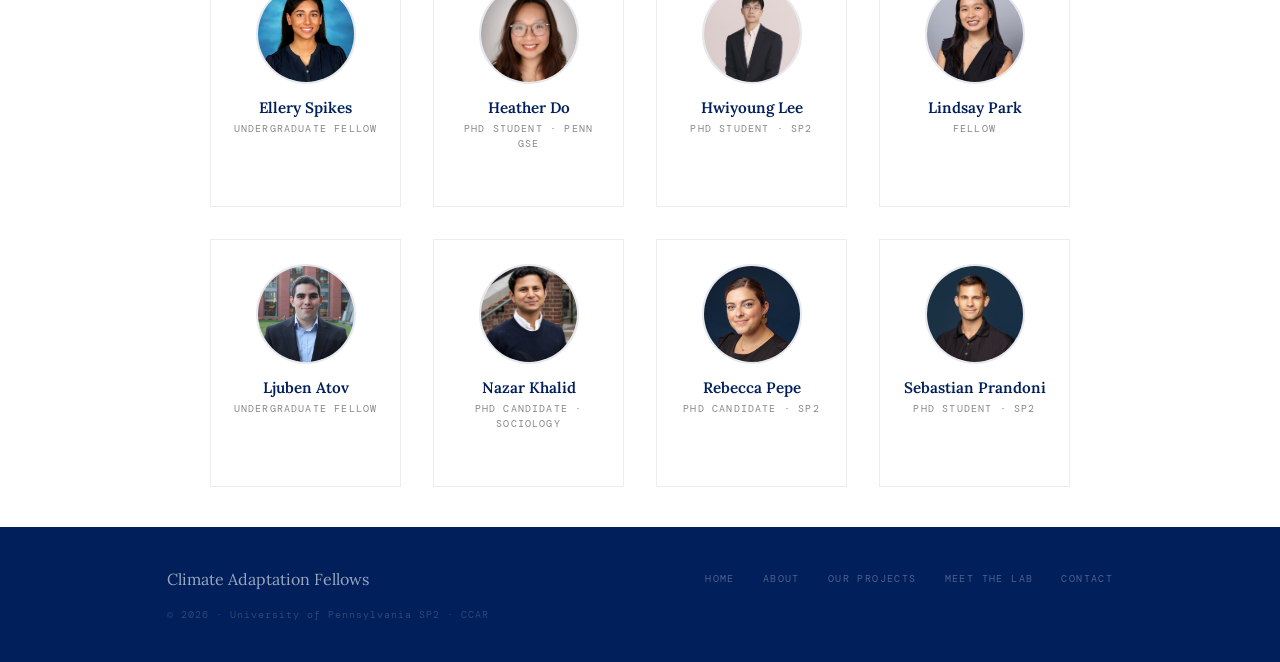
==== commit 6445293c: "Update index.html" ====
--- a/index.html
+++ b/index.html
@@ -206,10 +206,10 @@
         <div class="card-arrow">▼</div>
       </div>
 
-      <div class="team-card" data-name="Tingting Rui" data-role="PhD Candidate · Sociology · Human Development" data-img="assets/images/Tingting.jpg" data-bio="Tingting Rui is a joint PhD student in Sociology and Human Development. Her research broadly examines child and adolescent development in the global South. Tingting's work is situated within two major, overlapping crises: climate change and rising mental health challenges among youth. She is currently working on two climate-related projects: (1) climate adaptation in early childhood among Chinese families, and (2) climate hazards and adolescent mental health in rural Malawi.">
+      <div class="team-card" data-name="Tingting Rui" data-role="PhD Candidate · Sociology · GSE" data-img="assets/images/Tingting.jpg" data-bio="Tingting Rui is a joint PhD student in Sociology and Human Development. Her research broadly examines child and adolescent development in the global South. Tingting's work is situated within two major, overlapping crises: climate change and rising mental health challenges among youth. She is currently working on two climate-related projects: (1) climate adaptation in early childhood among Chinese families, and (2) climate hazards and adolescent mental health in rural Malawi.">
         <img src="assets/images/Tingting.jpg" alt="Tingting Rui" class="avatar" />
         <div class="card-name">Tingting Rui</div>
-        <div class="card-role">Placeholder Role</div>
+        <div class="card-role">PhD Candidate · Sociology · GSE</div>
         <div class="card-arrow">▼</div>
       </div>
 
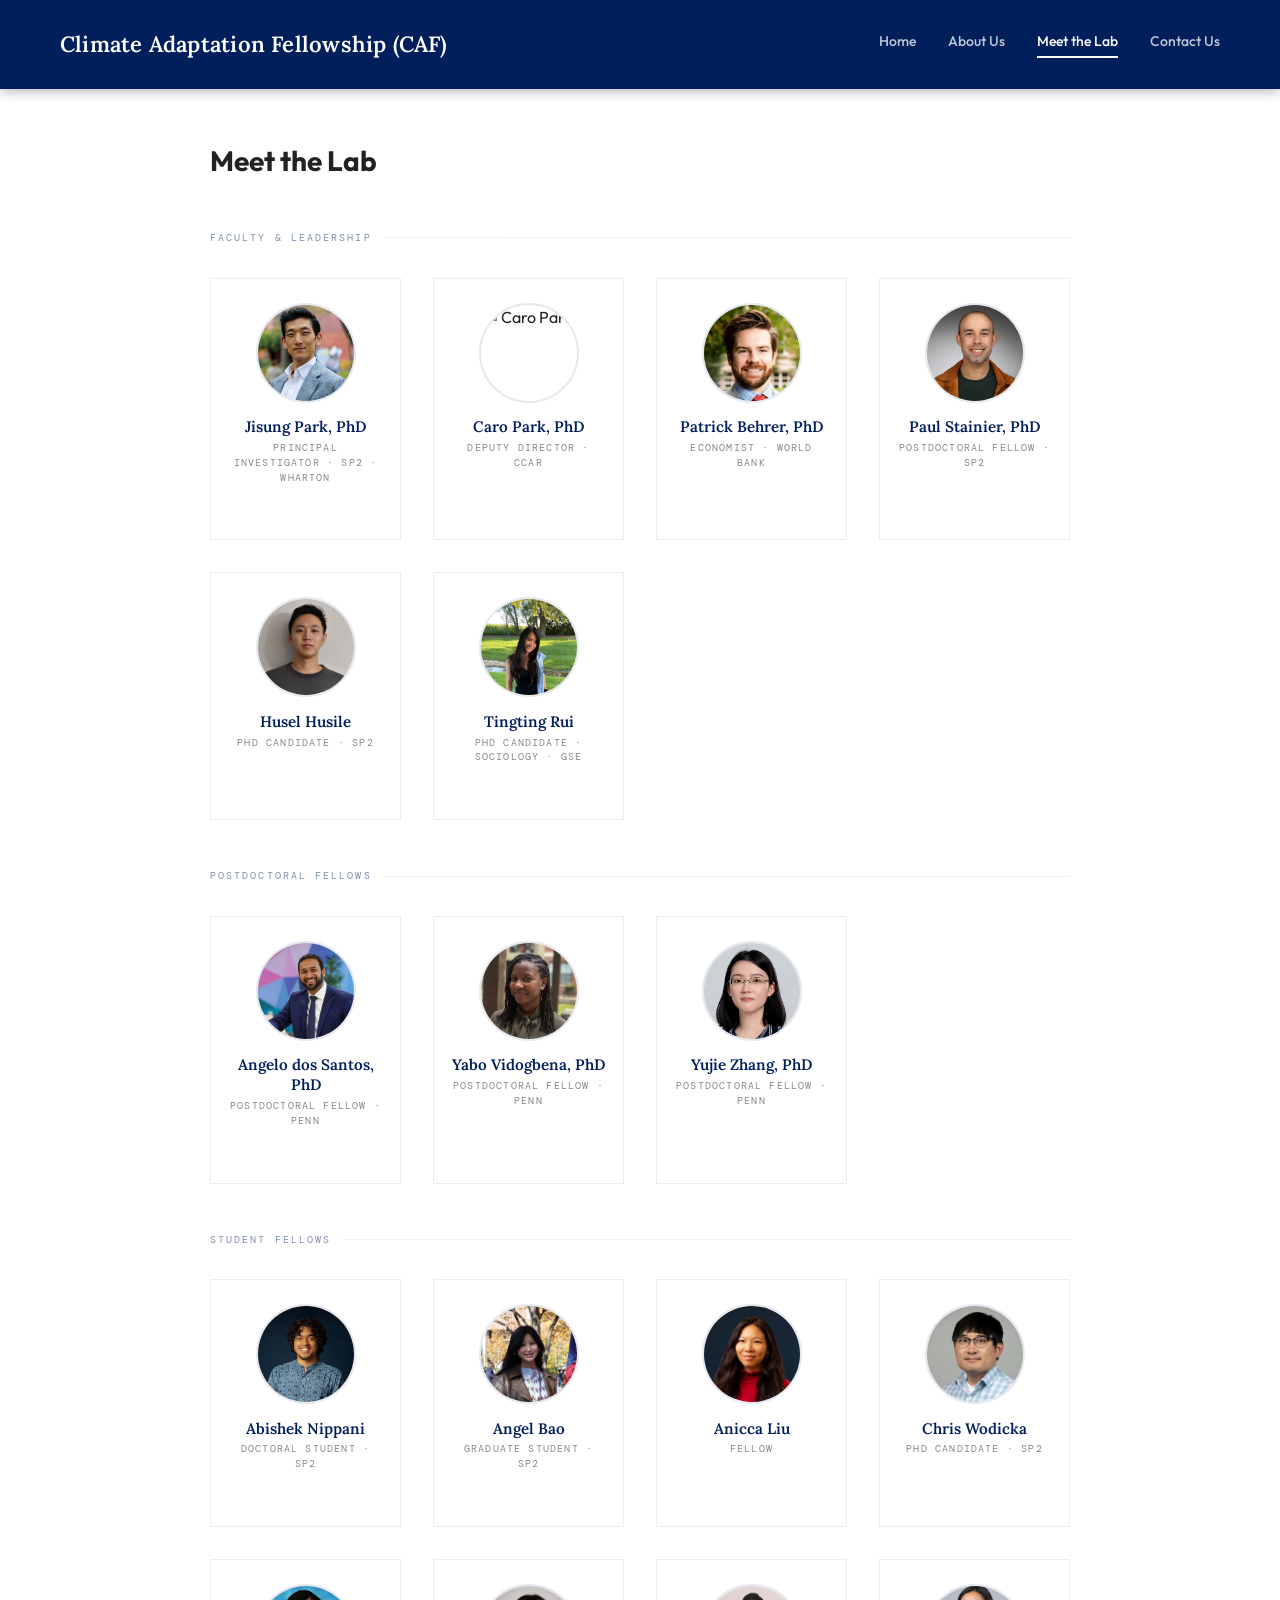
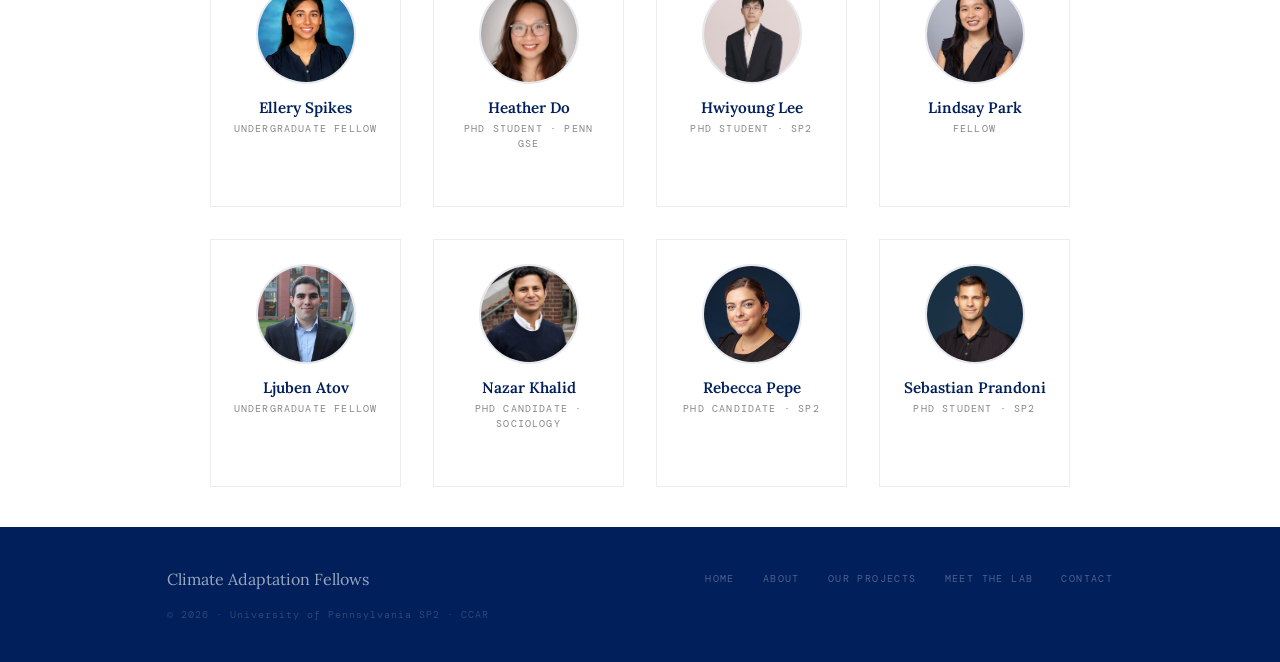
==== commit 777b0e3b: "Update index.html" ====
--- a/index.html
+++ b/index.html
@@ -185,6 +185,13 @@
         <div class="card-arrow">▼</div>
       </div>
 
+      <div class="team-card" data-name="Caro Park" data-role="Deputy Director · CCAR" data-img="assets/images/Caro Park.jpg" data-bio="Caro is the Deputy Director of the Center for Climate Adaptation and Resilience. She is an applied climate scientist whose research spans climate variability, agricultural systems, and population health outcomes. She has experience working with climate-exposed and resource-constrained communities across Sub-Saharan Africa, Southeast Asia, and Australia. She holds a PhD in Population Health Sciences from Harvard University, where she went on to conduct postdoctoral research in the Department of Earth and Planetary Sciences. She was previously a Fulbright Public Policy Fellow at the University of Melbourne.">
+        <img src="assets/images/Caro Park.jpg" alt="Caro Park" class="avatar" />
+        <div class="card-name">Caro Park, PhD</div>
+        <div class="card-role">Deputy Director · CCAR</div>
+        <div class="card-arrow">▼</div>
+      </div>
+
       <div class="team-card" data-name="Patrick Behrer" data-role="Economist · World Bank" data-img="assets/images/Behrer.jpg" data-bio="Patrick Behrer is an Economist in the Development Economics Research Group at The World Bank. His research focuses on the economic causes and consequences of air pollution and climate change around the world. He has a particular focus on how to encourage adaptation to climate change and air pollution exposure. He holds a PhD in Public Policy from Harvard University. Prior to joining The World Bank he was a post doc at Stanford's Center on Food Security and the Environment and a Fulbright Fellow in New Zealand.">
         <img src="assets/images/Behrer.jpg" alt="Patrick Behrer" class="avatar" />
         <div class="card-name">Patrick Behrer, PhD</div>
--- a/assets/css/style.css
+++ b/assets/css/style.css
@@ -432,6 +432,16 @@
 }
 .intro-strip-text strong { font-weight: 500; color: #fff; }
 
+.intro-strip-text a {
+  color: #fff;
+  text-decoration: none;
+}
+.intro-strip-text a:hover {
+  text-decoration: underline;
+  text-decoration-color: rgba(255,255,255,0.5);
+  text-underline-offset: 3px;
+}
+
 /* ── SHARED SECTION ── */
 .home-section { padding: 6rem 0; }
 .home-section-inner { max-width: 1100px; margin: 0 auto; padding: 0 6%; }
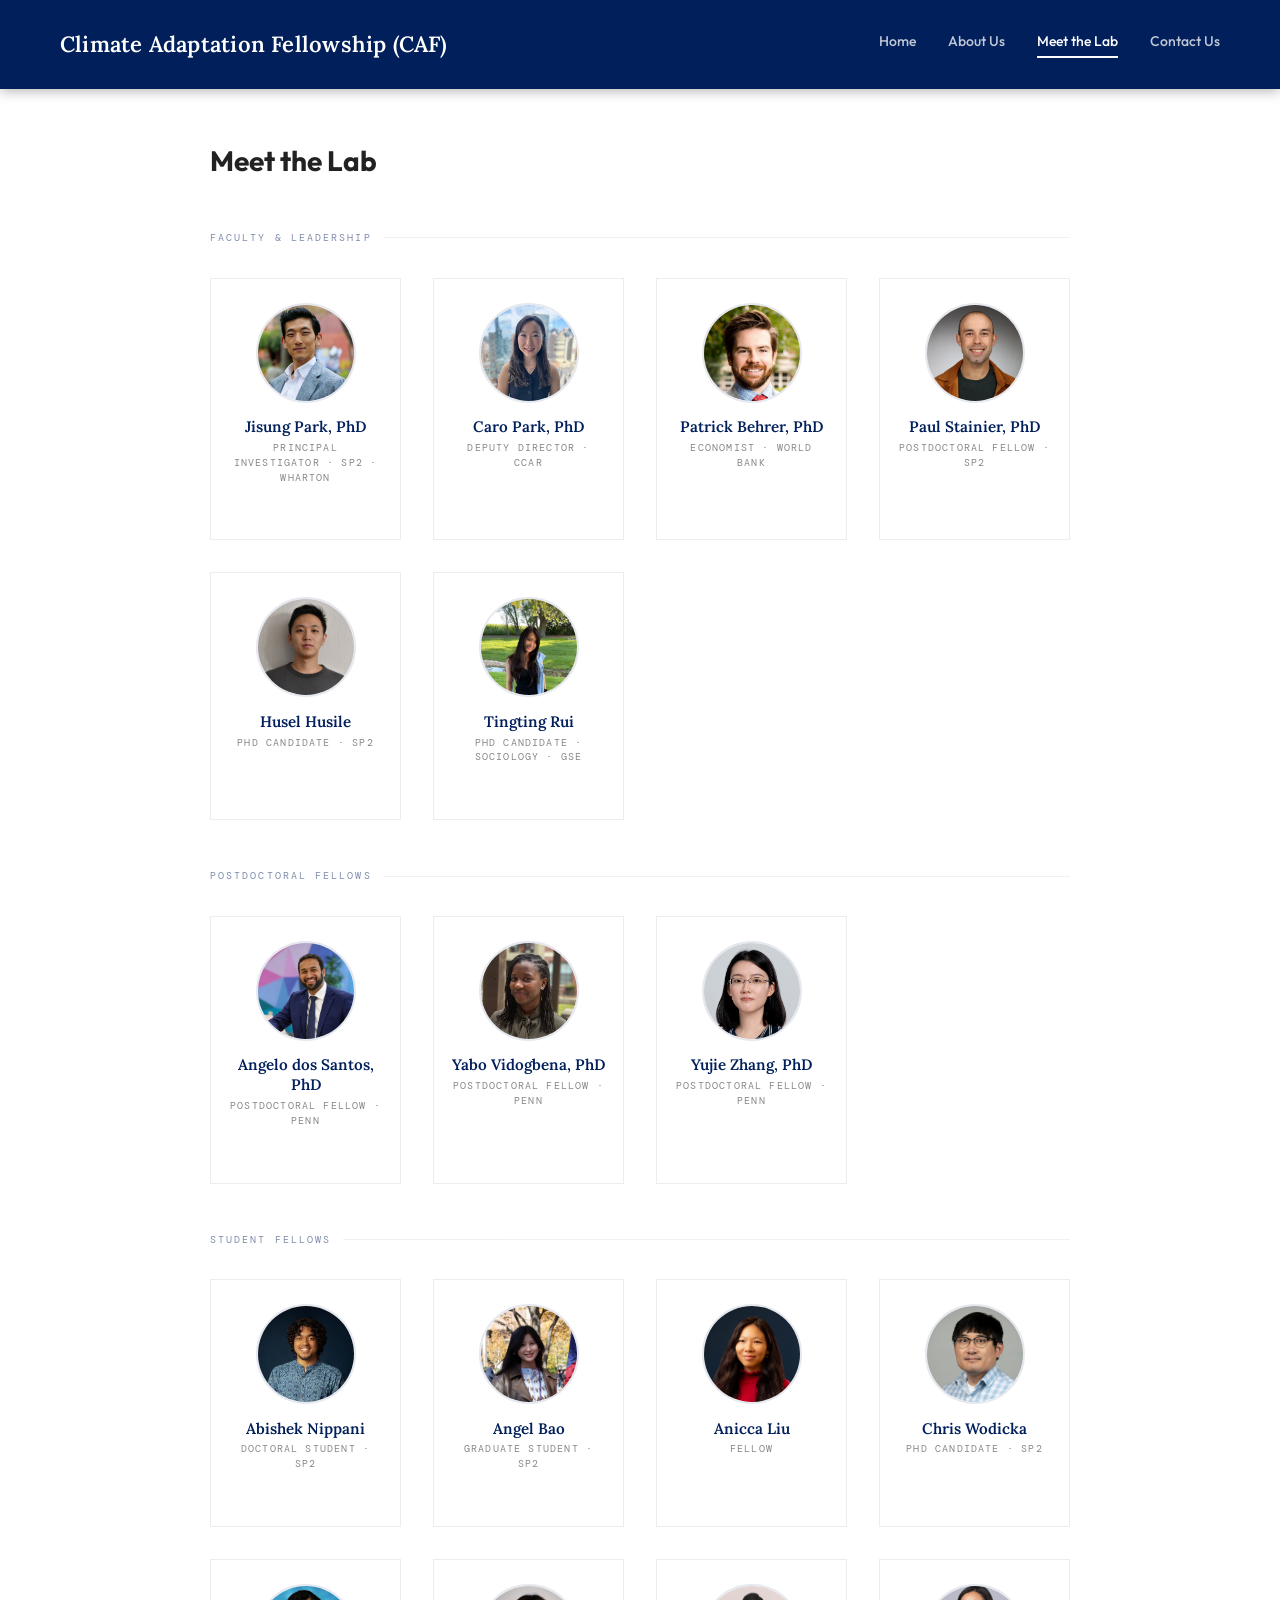
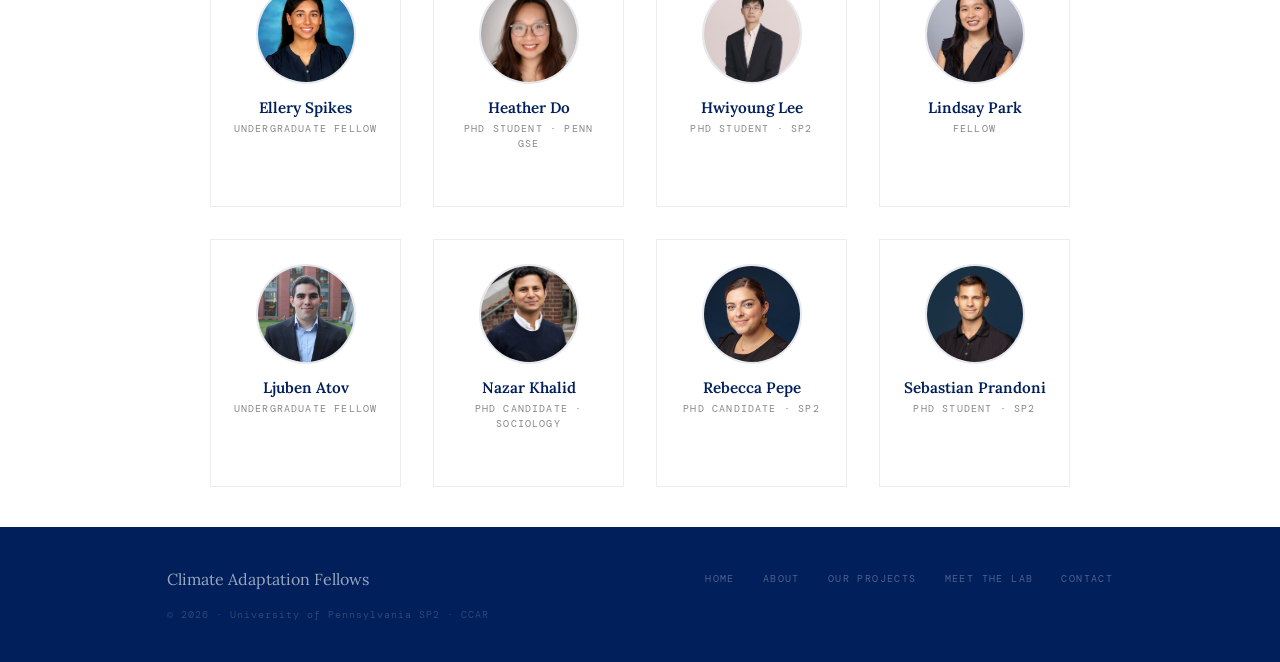
==== commit 67202519: "Update index.html" ====
--- a/index.html
+++ b/index.html
@@ -185,8 +185,8 @@
         <div class="card-arrow">▼</div>
       </div>
 
-      <div class="team-card" data-name="Caro Park" data-role="Deputy Director · CCAR" data-img="assets/images/Caro Park.jpg" data-bio="Caro is the Deputy Director of the Center for Climate Adaptation and Resilience. She is an applied climate scientist whose research spans climate variability, agricultural systems, and population health outcomes. She has experience working with climate-exposed and resource-constrained communities across Sub-Saharan Africa, Southeast Asia, and Australia. She holds a PhD in Population Health Sciences from Harvard University, where she went on to conduct postdoctoral research in the Department of Earth and Planetary Sciences. She was previously a Fulbright Public Policy Fellow at the University of Melbourne.">
-        <img src="assets/images/Caro Park.jpg" alt="Caro Park" class="avatar" />
+      <div class="team-card" data-name="Caro Park" data-role="Deputy Director · CCAR" data-img="assets/images/Caro Park.jpeg" data-bio="Caro is the Deputy Director of the Center for Climate Adaptation and Resilience. She is an applied climate scientist whose research spans climate variability, agricultural systems, and population health outcomes. She has experience working with climate-exposed and resource-constrained communities across Sub-Saharan Africa, Southeast Asia, and Australia. She holds a PhD in Population Health Sciences from Harvard University, where she went on to conduct postdoctoral research in the Department of Earth and Planetary Sciences. She was previously a Fulbright Public Policy Fellow at the University of Melbourne.">
+        <img src="assets/images/Caro Park.jpeg" alt="Caro Park" class="avatar" />
         <div class="card-name">Caro Park, PhD</div>
         <div class="card-role">Deputy Director · CCAR</div>
         <div class="card-arrow">▼</div>
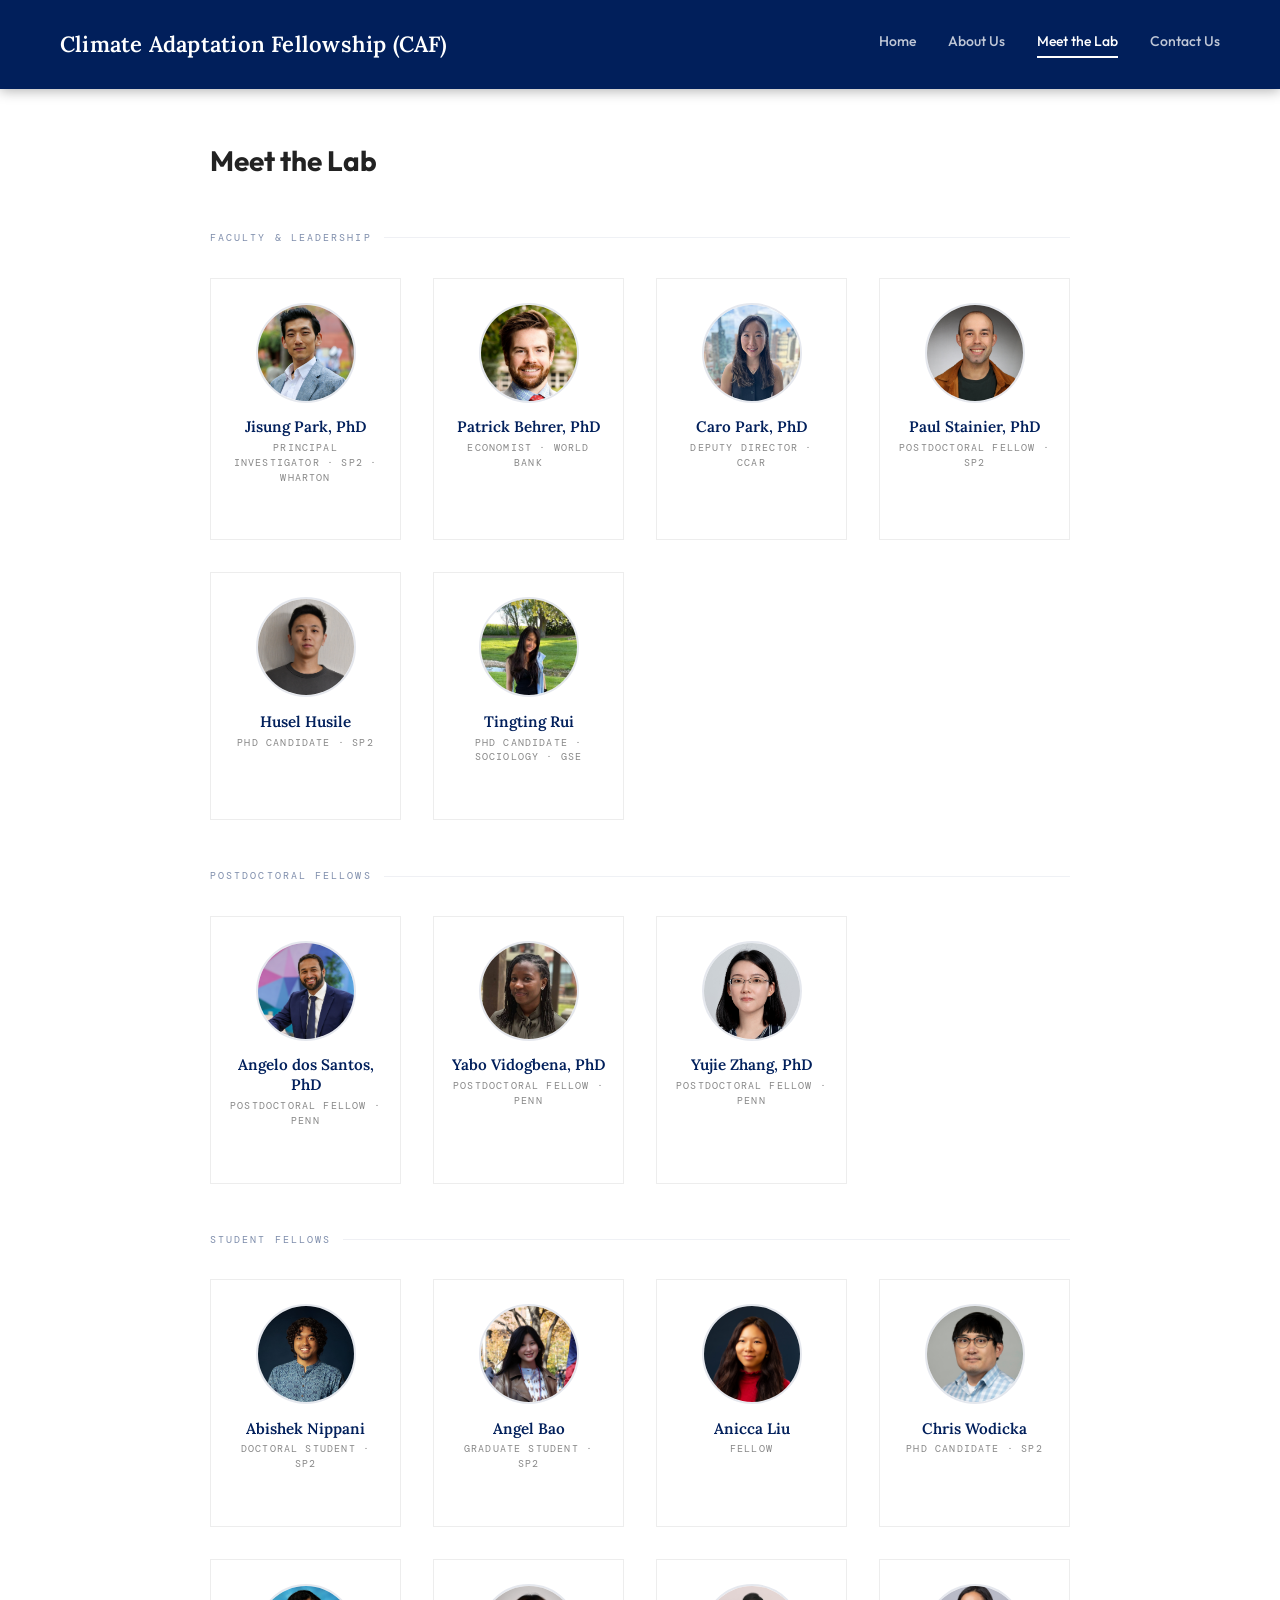
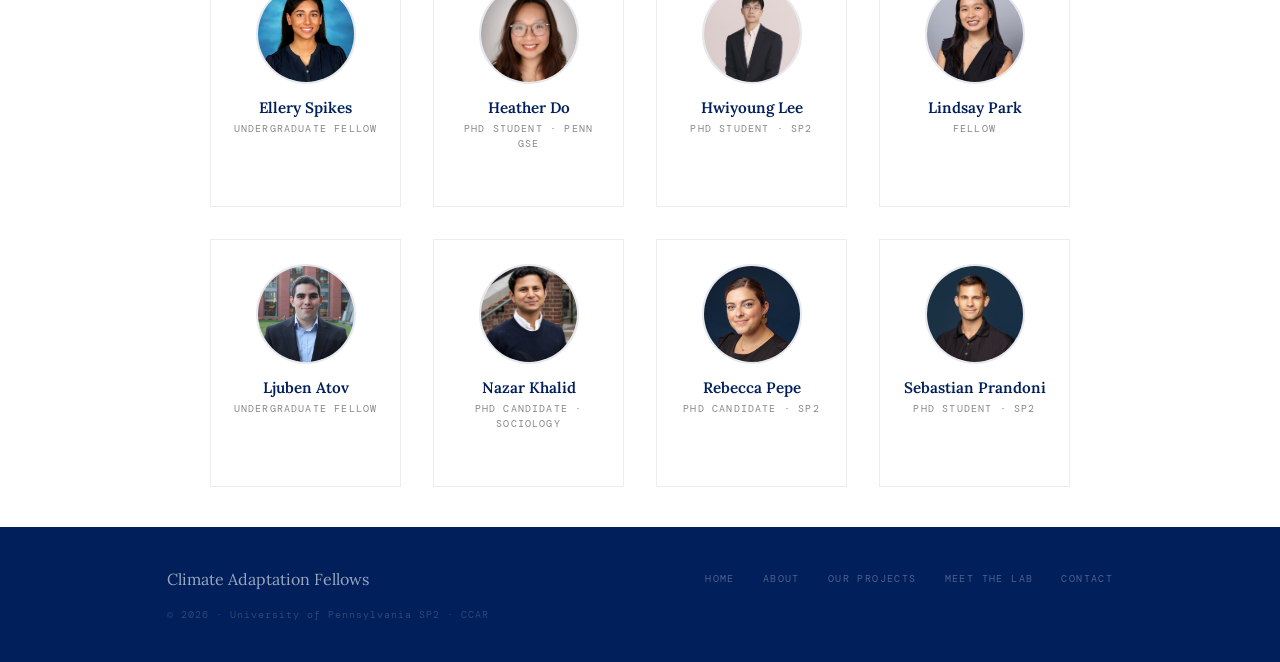
==== commit 85f854ce: "Update index.html" ====
--- a/index.html
+++ b/index.html
@@ -184,18 +184,18 @@
         <div class="card-role">Principal Investigator · SP2 · Wharton</div>
         <div class="card-arrow">▼</div>
       </div>
-
+      
+      <div class="team-card" data-name="Patrick Behrer" data-role="Economist · World Bank" data-img="assets/images/Behrer.jpg" data-bio="Patrick Behrer is an Economist in the Development Economics Research Group at The World Bank. His research focuses on the economic causes and consequences of air pollution and climate change around the world. He has a particular focus on how to encourage adaptation to climate change and air pollution exposure. He holds a PhD in Public Policy from Harvard University. Prior to joining The World Bank he was a post doc at Stanford's Center on Food Security and the Environment and a Fulbright Fellow in New Zealand.">
+        <img src="assets/images/Behrer.jpg" alt="Patrick Behrer" class="avatar" />
+        <div class="card-name">Patrick Behrer, PhD</div>
+        <div class="card-role">Economist · World Bank</div>
+        <div class="card-arrow">▼</div>
+      </div>
+      
       <div class="team-card" data-name="Caro Park" data-role="Deputy Director · CCAR" data-img="assets/images/Caro Park.jpeg" data-bio="Caro is the Deputy Director of the Center for Climate Adaptation and Resilience. She is an applied climate scientist whose research spans climate variability, agricultural systems, and population health outcomes. She has experience working with climate-exposed and resource-constrained communities across Sub-Saharan Africa, Southeast Asia, and Australia. She holds a PhD in Population Health Sciences from Harvard University, where she went on to conduct postdoctoral research in the Department of Earth and Planetary Sciences. She was previously a Fulbright Public Policy Fellow at the University of Melbourne.">
         <img src="assets/images/Caro Park.jpeg" alt="Caro Park" class="avatar" />
         <div class="card-name">Caro Park, PhD</div>
         <div class="card-role">Deputy Director · CCAR</div>
-        <div class="card-arrow">▼</div>
-      </div>
-
-      <div class="team-card" data-name="Patrick Behrer" data-role="Economist · World Bank" data-img="assets/images/Behrer.jpg" data-bio="Patrick Behrer is an Economist in the Development Economics Research Group at The World Bank. His research focuses on the economic causes and consequences of air pollution and climate change around the world. He has a particular focus on how to encourage adaptation to climate change and air pollution exposure. He holds a PhD in Public Policy from Harvard University. Prior to joining The World Bank he was a post doc at Stanford's Center on Food Security and the Environment and a Fulbright Fellow in New Zealand.">
-        <img src="assets/images/Behrer.jpg" alt="Patrick Behrer" class="avatar" />
-        <div class="card-name">Patrick Behrer, PhD</div>
-        <div class="card-role">Economist · World Bank</div>
         <div class="card-arrow">▼</div>
       </div>
 
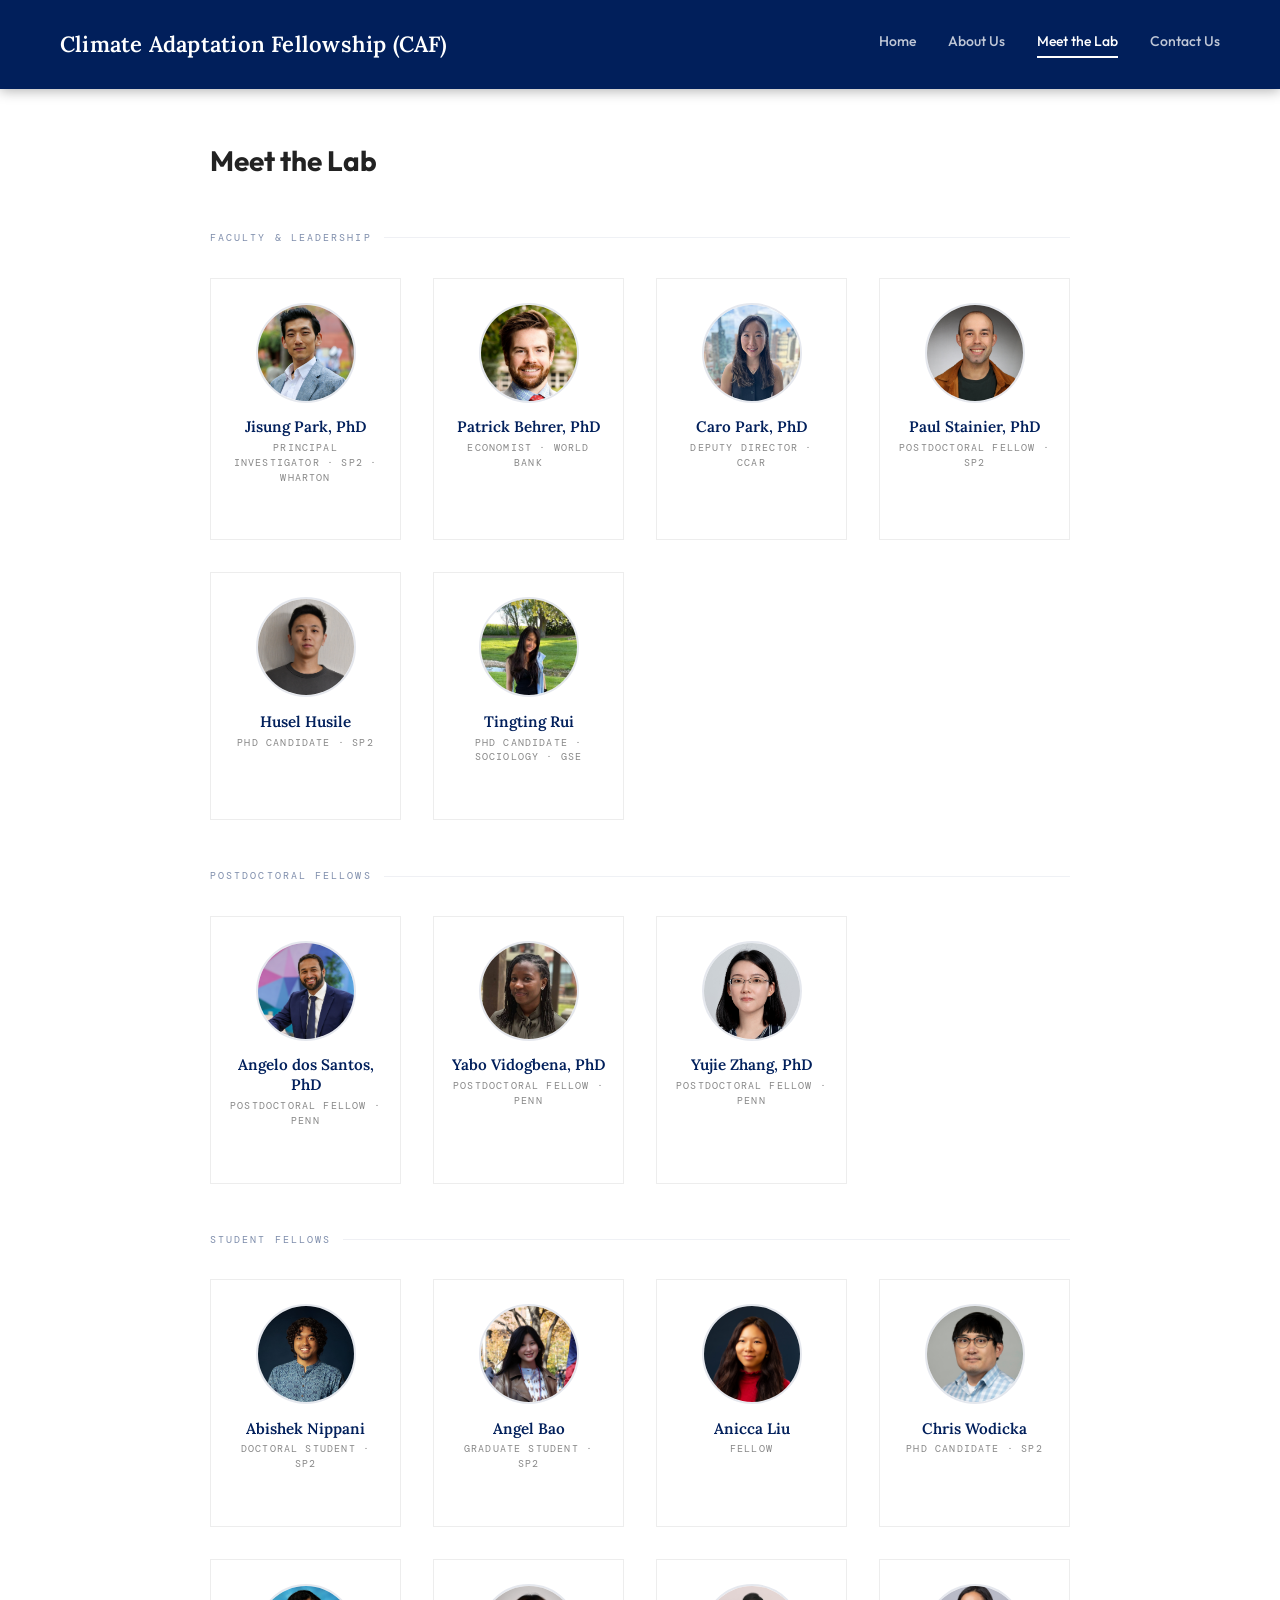
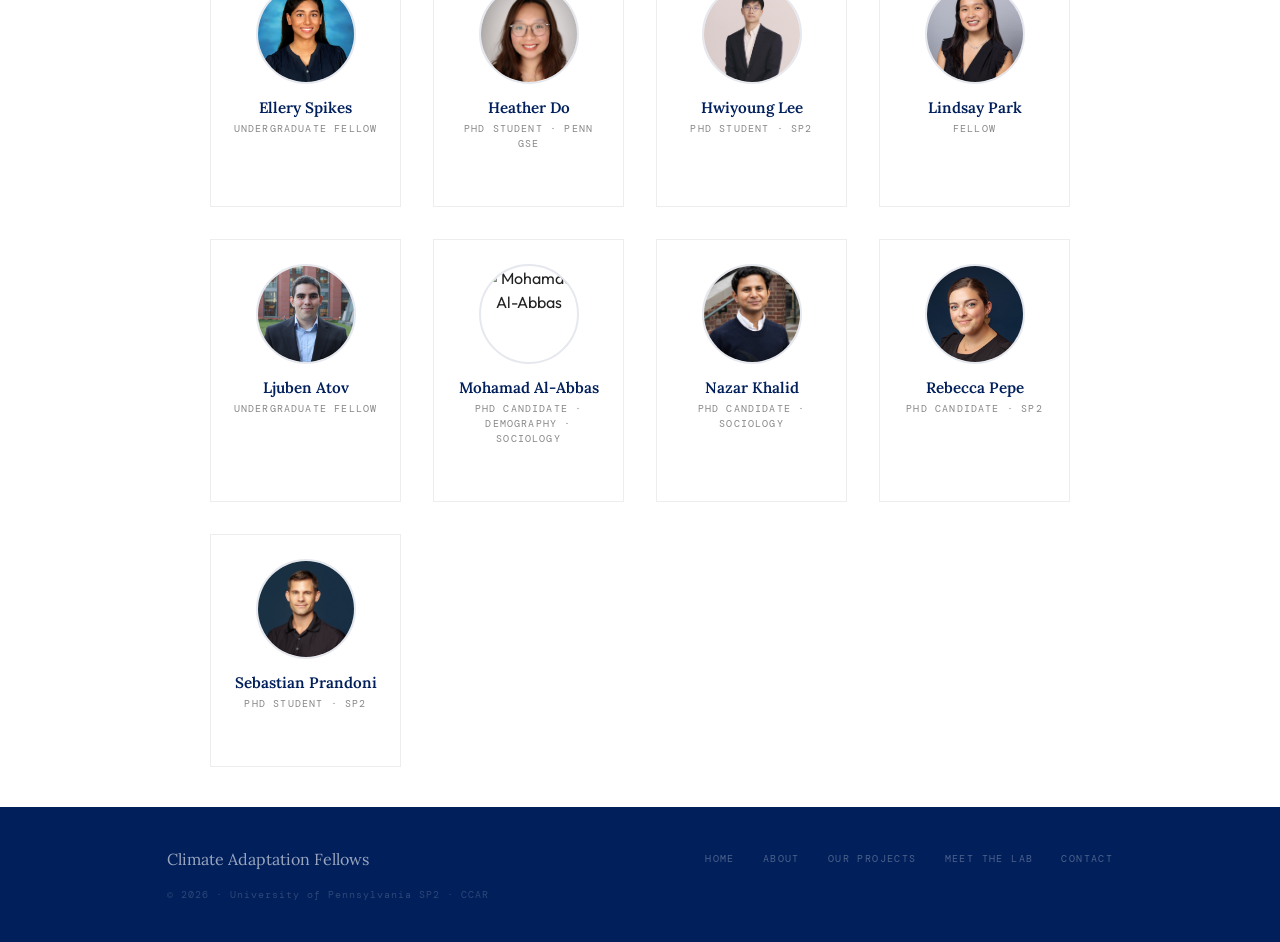
==== commit 8e6eeebd: "Update index.html" ====
--- a/index.html
+++ b/index.html
@@ -316,6 +316,14 @@
         <div class="card-arrow">▼</div>
       </div>
 
+      
+      <div class="team-card" data-name="Mohamad Al-Abbas" data-role="PhD Candidate · Demography · Sociology" data-img="assets/images/Mohamad AlAbbas.jpg" data-bio="Mohamad Al-Abbas is a Ph.D. candidate in Demography and Sociology at the University of Pennsylvania. His research examines how climatic shocks, ecological context, and the built environment interact with socioeconomic stratification to shape health and demographic outcomes in low- and middle-income countries. He integrates geospatial climate data, satellite-derived environmental measures, and nationally representative household surveys to study floods, forest fires, infectious disease risk, and child health across diverse ecological settings. Methodologically, his work draws on causal inference, spatial analysis, fixed-effects models, and multistate demographic techniques to identify heterogeneous effects across social and environmental gradients. His broader research agenda focuses on how environmental change reinforces or disrupts structural inequality in health and development.">
+        <img src="assets/images/Mohamad AlAbbas.jpg" alt="Mohamad Al-Abbas" class="avatar" />
+        <div class="card-name">Mohamad Al-Abbas</div>
+        <div class="card-role">PhD Candidate · Demography · Sociology</div>
+        <div class="card-arrow">▼</div>
+      </div>
+
       <div class="team-card" data-name="Nazar Khalid" data-role="PhD Candidate · Sociology" data-img="assets/images/Nazar Khalid.JPG" data-bio="Nazar is a Ph.D. candidate in Demography and Sociology at the University of Pennsylvania. His research examines how climatic shocks and large-scale development policies interact with entrenched hierarchies of caste, class, religion, and gender to shape children's education and health in rural India and South Asia. He uses demographic methods, geospatial analysis, and survey-satellite data linkage alongside qualitative fieldwork in flood- and heat-affected communities. He was awarded the Penn Presidential Fellowship (2021–2024) and the Judith Rodin Fellowship (2020–2021). His work has been published in RSF, Economics of Education Review, World Development, and other journals.">
         <img src="assets/images/Nazar Khalid.JPG" alt="Nazar Khalid" class="avatar" style="object-position: center 45%;" />
         <div class="card-name">Nazar Khalid</div>
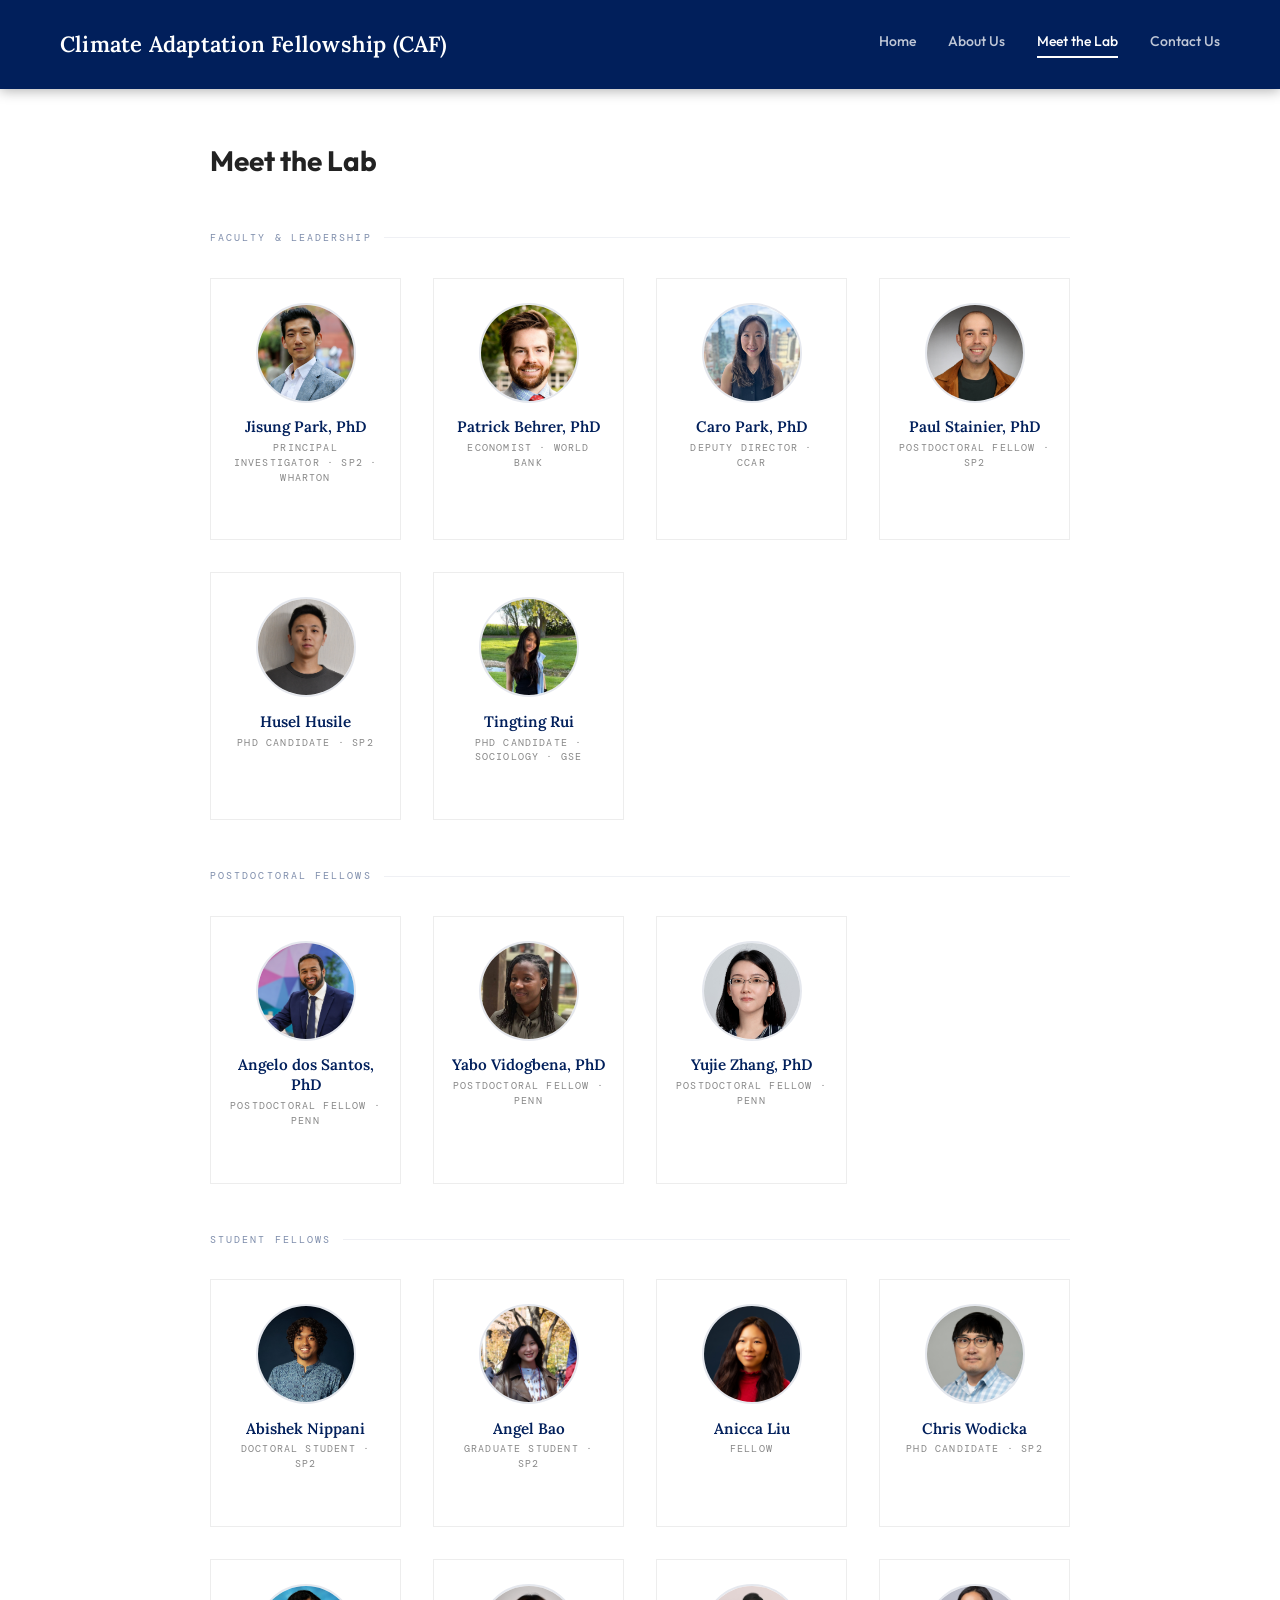
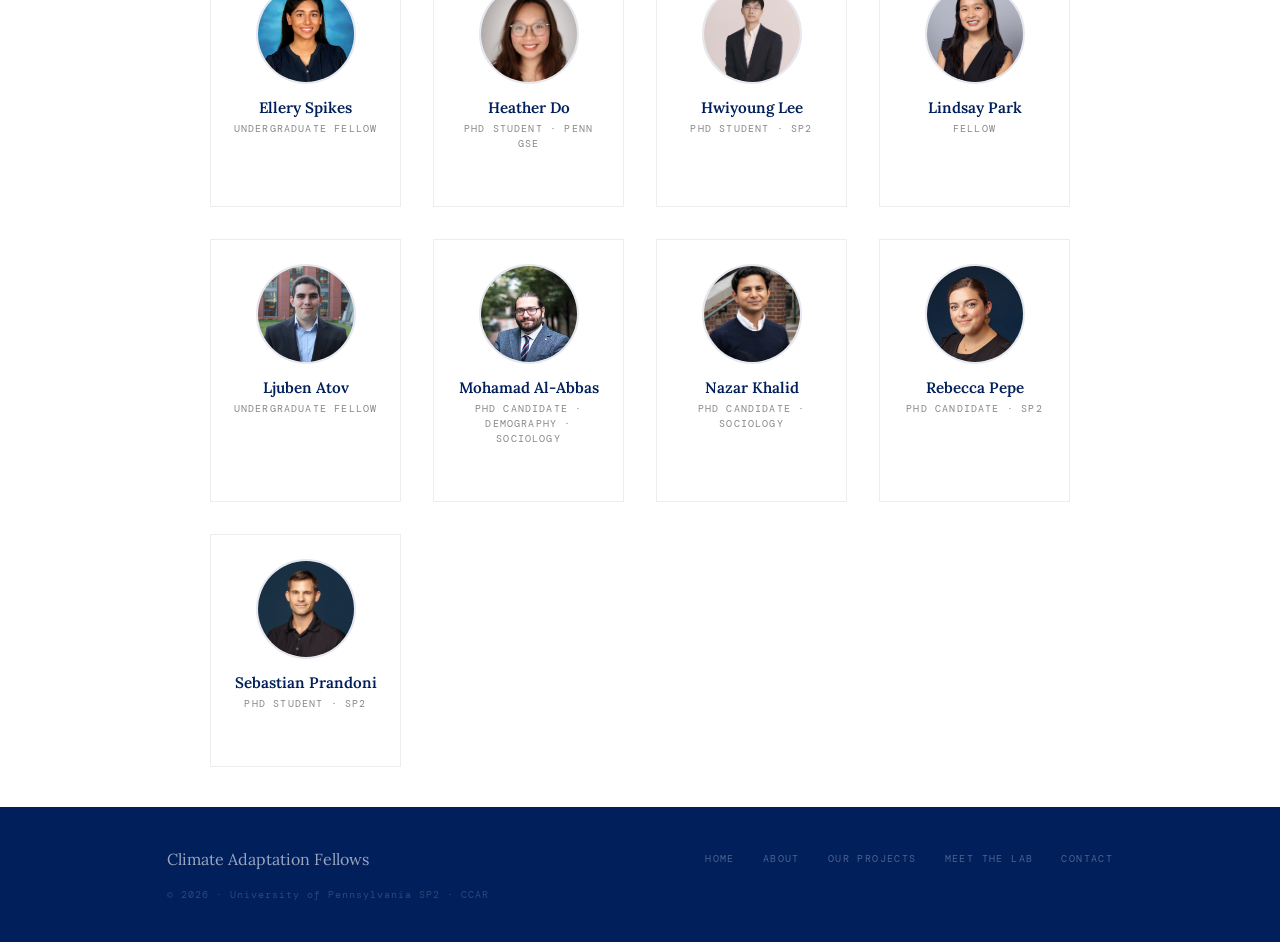
==== commit 46a23c7a: "Update index.html" ====
--- a/index.html
+++ b/index.html
@@ -295,7 +295,7 @@
         <div class="card-arrow">▼</div>
       </div>
 
-      <div class="team-card" data-name="Hwiyoung Lee" data-role="PhD Student · SP2" data-img="assets/images/Hwiyoung.jpg" data-bio="Hwiyoung Lee is a PhD student at the University of Pennsylvania's School of Social Policy & Practice and an Institute of Education Sciences Fellow. He is interested in how climate change may reshape social life and social engagement of individuals.">
+      <div class="team-card" data-name="Hwiyoung Lee" data-role="PhD Student · SP2" data-img="assets/images/Hwiyoung.jpg" data-bio="Hwiyoung Lee is a Ph.D. candidate at the University of Pennsylvania’s School of Social Policy & Practice. His work investigates how climate change shapes individuals’ social lives and forms of social engagement, including everyday mobility, social networks, and prosocial behavior.">
         <img src="assets/images/Hwiyoung.jpg" alt="Hwiyoung Lee" class="avatar" />
         <div class="card-name">Hwiyoung Lee</div>
         <div class="card-role">PhD Student · SP2</div>
